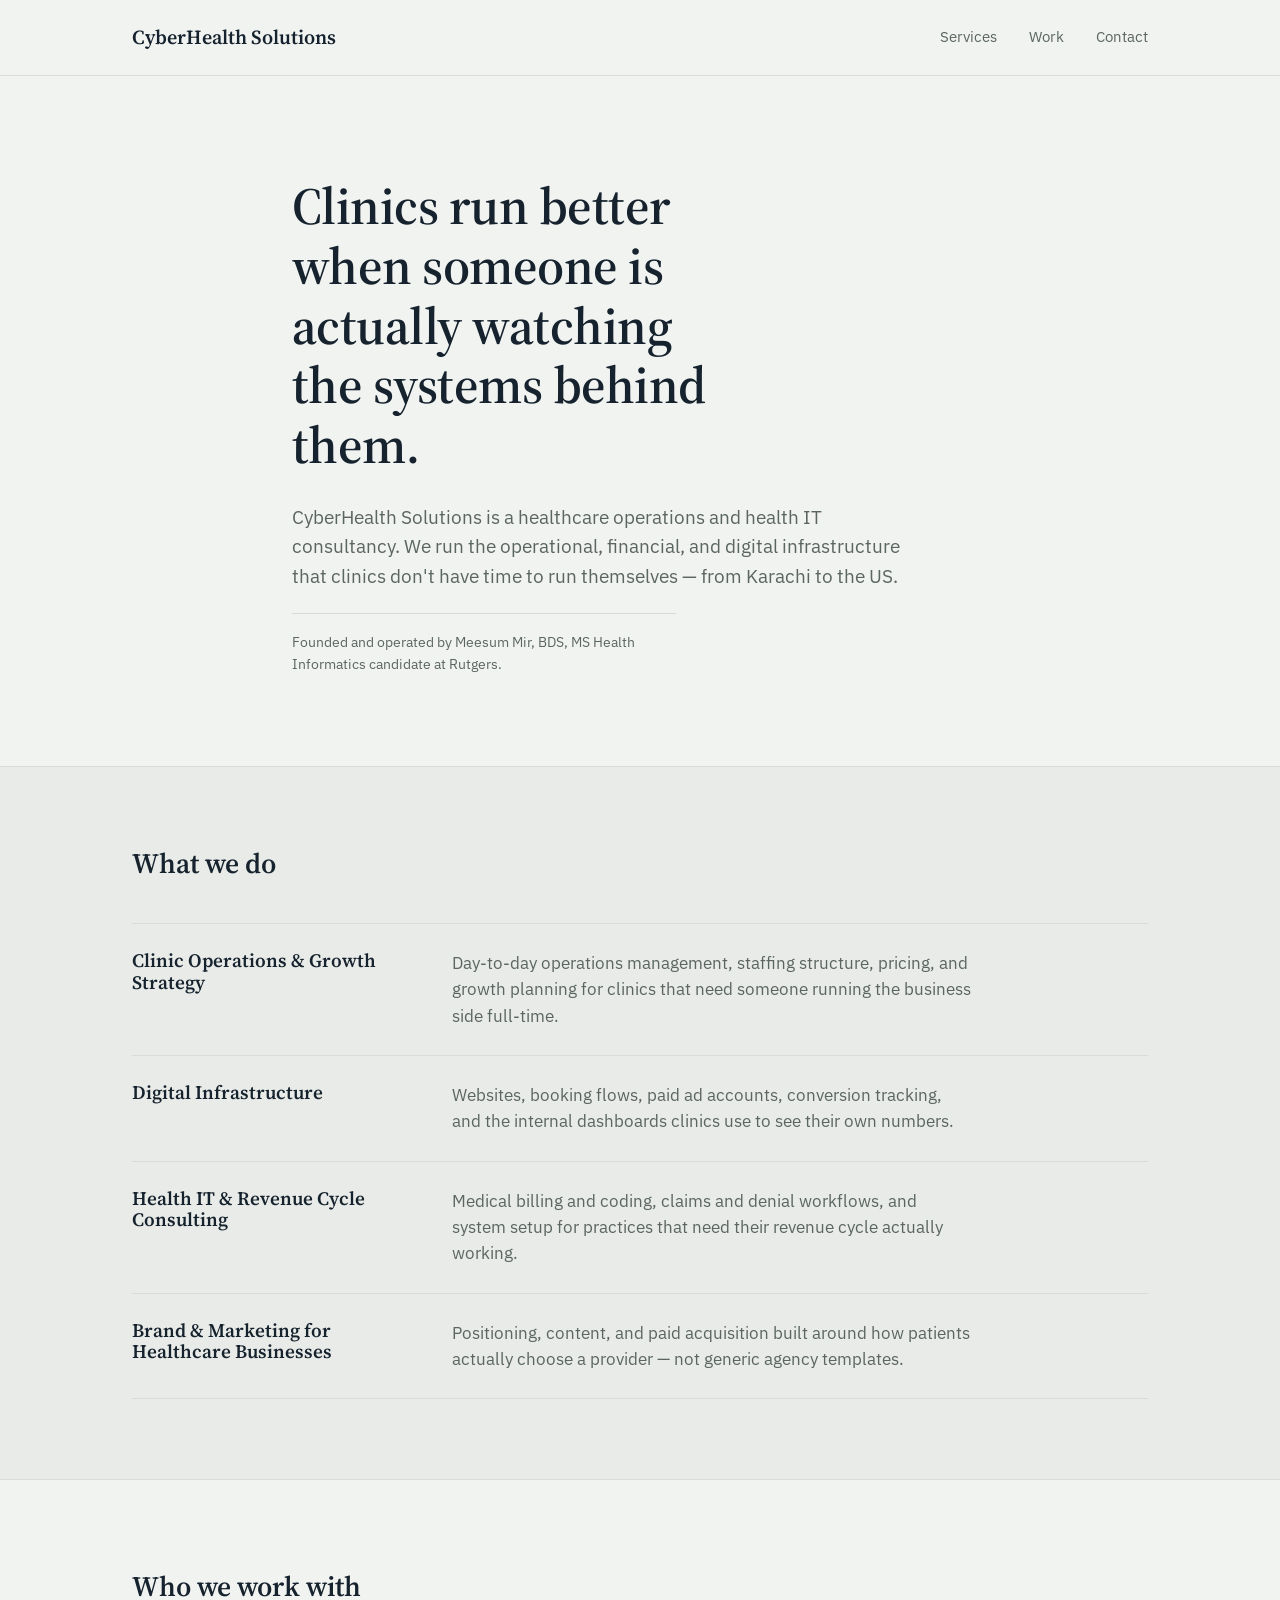
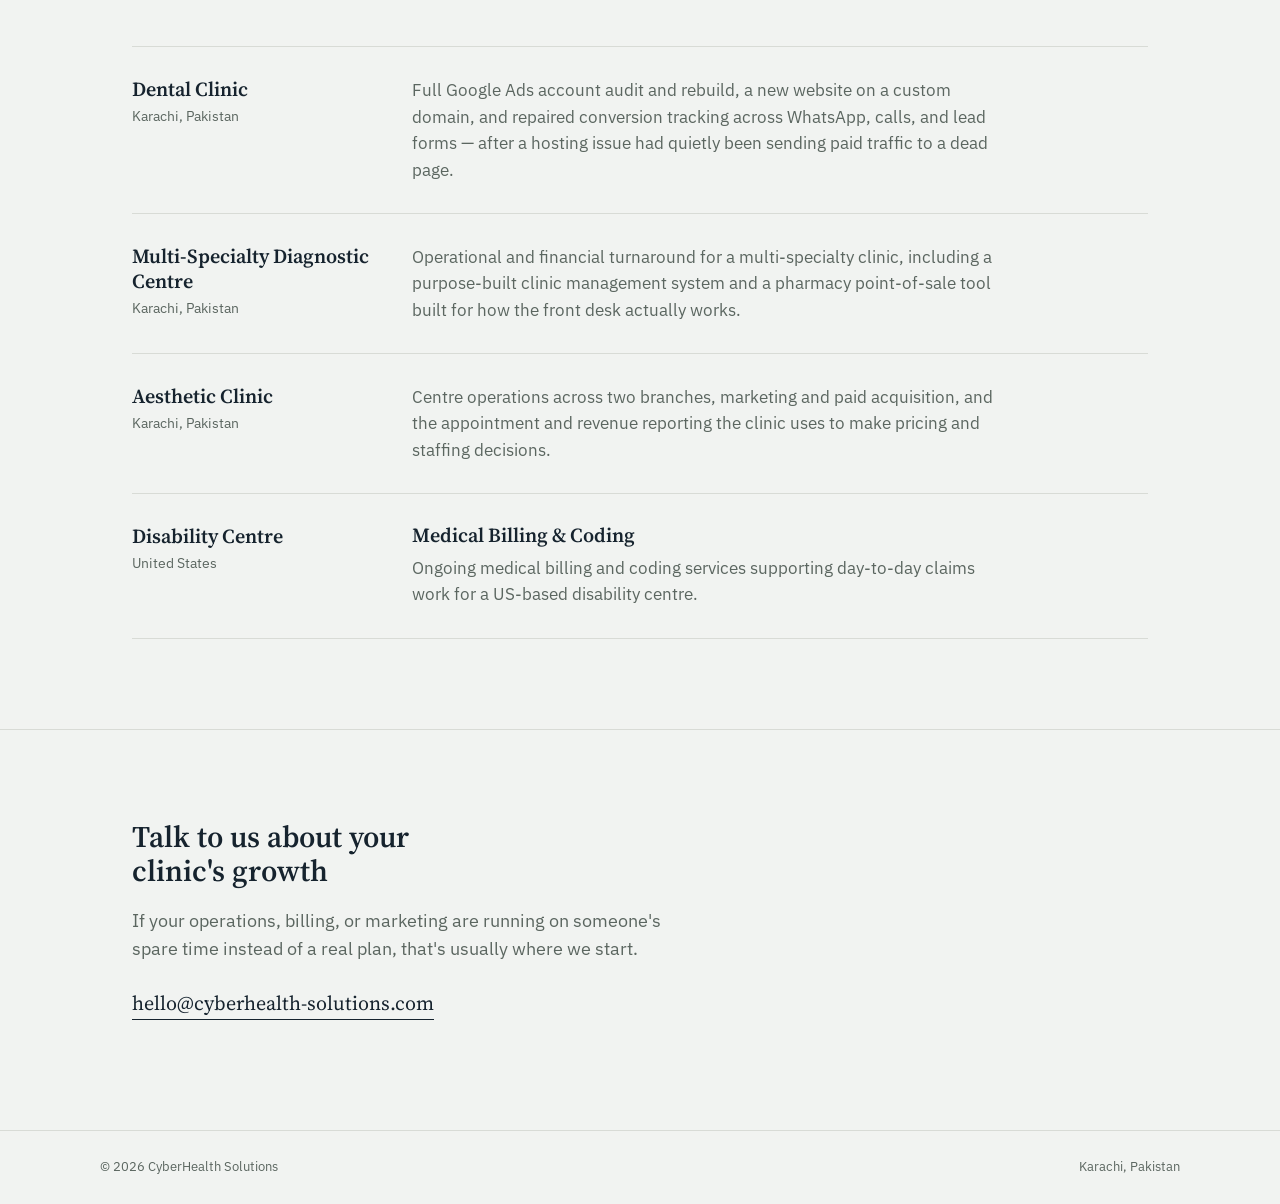
==== index.html @ 86f989c5 "Anonymize client records, initial CHS site Co-Authored-By: Claude Sonnet 5 <noreply@anthropic.com>" ====
<!DOCTYPE html>
<html lang="en">
<head>
<meta charset="UTF-8">
<meta name="viewport" content="width=device-width, initial-scale=1.0">
<title>CyberHealth Solutions — Clinic operations, growth &amp; health IT consulting</title>
<meta name="description" content="CyberHealth Solutions helps clinics and healthcare businesses run better — operations, digital infrastructure, revenue cycle, and growth.">
<link rel="preconnect" href="https://fonts.googleapis.com">
<link rel="preconnect" href="https://fonts.gstatic.com" crossorigin>
<link href="https://fonts.googleapis.com/css2?family=Source+Serif+4:opsz,wght@8..60,400;8..60,500;8..60,600&family=IBM+Plex+Sans:wght@400;500;600&display=swap" rel="stylesheet">
<link rel="stylesheet" href="css/styles.css">
</head>
<body>

<header class="site-header">
  <div class="wrap header-inner">
    <a href="/" class="wordmark">CyberHealth Solutions</a>
    <nav class="site-nav">
      <a href="#services">Services</a>
      <a href="#work">Work</a>
      <a href="#contact">Contact</a>
    </nav>
  </div>
</header>

<main>

  <section class="hero">
    <div class="wrap hero-inner">
      <h1>Clinics run better when someone is actually watching the systems behind them.</h1>
      <p class="hero-sub">CyberHealth Solutions is a healthcare operations and health IT consultancy. We run the operational, financial, and digital infrastructure that clinics don't have time to run themselves — from Karachi to the US.</p>
      <p class="hero-founder">Founded and operated by Meesum Mir, BDS, MS Health Informatics candidate at Rutgers.</p>
    </div>
  </section>

  <section id="services" class="services">
    <div class="wrap">
      <h2>What we do</h2>
      <div class="service-list">
        <div class="service-row">
          <h3>Clinic Operations &amp; Growth Strategy</h3>
          <p>Day-to-day operations management, staffing structure, pricing, and growth planning for clinics that need someone running the business side full-time.</p>
        </div>
        <div class="service-row">
          <h3>Digital Infrastructure</h3>
          <p>Websites, booking flows, paid ad accounts, conversion tracking, and the internal dashboards clinics use to see their own numbers.</p>
        </div>
        <div class="service-row">
          <h3>Health IT &amp; Revenue Cycle Consulting</h3>
          <p>Medical billing and coding, claims and denial workflows, and system setup for practices that need their revenue cycle actually working.</p>
        </div>
        <div class="service-row">
          <h3>Brand &amp; Marketing for Healthcare Businesses</h3>
          <p>Positioning, content, and paid acquisition built around how patients actually choose a provider — not generic agency templates.</p>
        </div>
      </div>
    </div>
  </section>

  <section id="work" class="work">
    <div class="wrap">
      <h2>Who we work with</h2>
      <div class="record-list">

        <article class="record">
          <div class="record-meta">
            <span class="record-type">Dental Clinic</span>
            <span class="record-loc">Karachi, Pakistan</span>
          </div>
          <div class="record-body">
            <p>Full Google Ads account audit and rebuild, a new website on a custom domain, and repaired conversion tracking across WhatsApp, calls, and lead forms — after a hosting issue had quietly been sending paid traffic to a dead page.</p>
          </div>
        </article>

        <article class="record">
          <div class="record-meta">
            <span class="record-type">Multi-Specialty Diagnostic Centre</span>
            <span class="record-loc">Karachi, Pakistan</span>
          </div>
          <div class="record-body">
            <p>Operational and financial turnaround for a multi-specialty clinic, including a purpose-built clinic management system and a pharmacy point-of-sale tool built for how the front desk actually works.</p>
          </div>
        </article>

        <article class="record">
          <div class="record-meta">
            <span class="record-type">Aesthetic Clinic</span>
            <span class="record-loc">Karachi, Pakistan</span>
          </div>
          <div class="record-body">
            <p>Centre operations across two branches, marketing and paid acquisition, and the appointment and revenue reporting the clinic uses to make pricing and staffing decisions.</p>
          </div>
        </article>

        <article class="record">
          <div class="record-meta">
            <span class="record-type">Disability Centre</span>
            <span class="record-loc">United States</span>
          </div>
          <div class="record-body">
            <h3>Medical Billing &amp; Coding</h3>
            <p>Ongoing medical billing and coding services supporting day-to-day claims work for a US-based disability centre.</p>
          </div>
        </article>

      </div>
    </div>
  </section>

  <section id="contact" class="contact">
    <div class="wrap">
      <h2>Talk to us about your clinic's growth</h2>
      <p>If your operations, billing, or marketing are running on someone's spare time instead of a real plan, that's usually where we start.</p>
      <a class="contact-link" href="mailto:hello@cyberhealth-solutions.com">hello@cyberhealth-solutions.com</a>
    </div>
  </section>

</main>

<footer class="site-footer">
  <div class="wrap footer-inner">
    <span>© 2026 CyberHealth Solutions</span>
    <span>Karachi, Pakistan</span>
  </div>
</footer>

</body>
</html>
---- css/styles.css ----
/* ============================================
   CyberHealth Solutions — design tokens
   Color:  ink #16232E · paper #F1F3F1 · accent #3D6B7D
           muted #5B6660 · rule #D8DBD6
   Type:   Source Serif 4 (display) / IBM Plex Sans (body, ui)
   Layout: left-aligned, asymmetric, ledger-style record rows
   ============================================ */

:root {
  --ink: #16232E;
  --paper: #F1F3F1;
  --paper-raised: #E8EBE7;
  --accent: #3D6B7D;
  --muted: #5B6660;
  --rule: #D8DBD6;

  --font-display: 'Source Serif 4', Georgia, serif;
  --font-body: 'IBM Plex Sans', -apple-system, BlinkMacSystemFont, sans-serif;

  --wrap-width: 1080px;
}

* { box-sizing: border-box; }

html { scroll-behavior: smooth; }

@media (prefers-reduced-motion: reduce) {
  html { scroll-behavior: auto; }
  * { animation-duration: 0.01ms !important; transition-duration: 0.01ms !important; }
}

body {
  margin: 0;
  background: var(--paper);
  color: var(--ink);
  font-family: var(--font-body);
  font-size: 17px;
  line-height: 1.55;
  -webkit-font-smoothing: antialiased;
}

.wrap {
  max-width: var(--wrap-width);
  margin: 0 auto;
  padding: 0 32px;
}

a {
  color: var(--accent);
  text-decoration: none;
  border-bottom: 1px solid transparent;
  transition: border-color 0.15s ease;
}
a:hover, a:focus-visible { border-bottom-color: currentColor; }
a:focus-visible { outline: 2px solid var(--accent); outline-offset: 3px; }

h1, h2, h3 {
  font-family: var(--font-display);
  font-weight: 600;
  line-height: 1.15;
  margin: 0;
  color: var(--ink);
}

p { margin: 0; }

/* ---------- header ---------- */

.site-header {
  border-bottom: 1px solid var(--rule);
}

.header-inner {
  display: flex;
  align-items: center;
  justify-content: space-between;
  padding-top: 22px;
  padding-bottom: 22px;
}

.wordmark {
  font-family: var(--font-display);
  font-size: 20px;
  font-weight: 600;
  color: var(--ink);
  border-bottom: none;
}

.site-nav {
  display: flex;
  gap: 32px;
}

.site-nav a {
  color: var(--muted);
  font-size: 15px;
}

/* ---------- hero ---------- */

.hero {
  padding: 100px 0 90px;
}

.hero-inner {
  max-width: 760px;
}

.hero h1 {
  font-size: clamp(34px, 5vw, 52px);
  letter-spacing: -0.01em;
  max-width: 16ch;
}

.hero-sub {
  margin-top: 28px;
  max-width: 58ch;
  font-size: 19px;
  color: var(--muted);
}

.hero-founder {
  margin-top: 22px;
  font-size: 14px;
  color: var(--muted);
  border-top: 1px solid var(--rule);
  padding-top: 18px;
  max-width: 48ch;
}

/* ---------- services ---------- */

.services {
  padding: 80px 0;
  background: var(--paper-raised);
  border-top: 1px solid var(--rule);
  border-bottom: 1px solid var(--rule);
}

.services h2 {
  font-size: 28px;
  margin-bottom: 44px;
}

.service-list {
  display: grid;
  gap: 0;
}

.service-row {
  display: grid;
  grid-template-columns: 280px 1fr;
  gap: 40px;
  padding: 26px 0;
  border-top: 1px solid var(--rule);
}

.service-row:last-child { border-bottom: 1px solid var(--rule); }

.service-row h3 {
  font-size: 19px;
  font-weight: 600;
}

.service-row p {
  color: var(--muted);
  max-width: 52ch;
}

/* ---------- work / records ---------- */

.work {
  padding: 90px 0;
}

.work h2 {
  font-size: 28px;
  margin-bottom: 44px;
}

.record-list {
  display: grid;
  gap: 0;
}

.record {
  display: grid;
  grid-template-columns: 240px 1fr;
  gap: 40px;
  padding: 30px 0;
  border-top: 1px solid var(--rule);
}

.record:last-child { border-bottom: 1px solid var(--rule); }

.record-meta {
  display: flex;
  flex-direction: column;
  gap: 4px;
}

.record-type {
  font-family: var(--font-display);
  font-size: 20px;
  font-weight: 600;
  line-height: 1.25;
  color: var(--ink);
}

.record-loc {
  font-size: 14px;
  color: var(--muted);
}

.record-body h3 {
  font-size: 20px;
  margin-bottom: 8px;
}

.record-body p {
  color: var(--muted);
  max-width: 60ch;
}

/* ---------- contact ---------- */

.contact {
  padding: 90px 0 110px;
  border-top: 1px solid var(--rule);
}

.contact h2 {
  font-size: 30px;
  max-width: 20ch;
}

.contact p {
  margin-top: 18px;
  max-width: 52ch;
  color: var(--muted);
  font-size: 18px;
}

.contact-link {
  display: inline-block;
  margin-top: 26px;
  font-family: var(--font-display);
  font-size: 20px;
  color: var(--ink);
  border-bottom: 1px solid var(--ink);
}

/* ---------- footer ---------- */

.site-footer {
  border-top: 1px solid var(--rule);
}

.footer-inner {
  display: flex;
  justify-content: space-between;
  padding: 26px 0;
  font-size: 13px;
  color: var(--muted);
}

/* ---------- responsive ---------- */

@media (max-width: 720px) {
  .wrap { padding: 0 20px; }
  .hero { padding: 64px 0 56px; }
  .service-row,
  .record {
    grid-template-columns: 1fr;
    gap: 10px;
  }
  .site-nav { gap: 20px; }
}
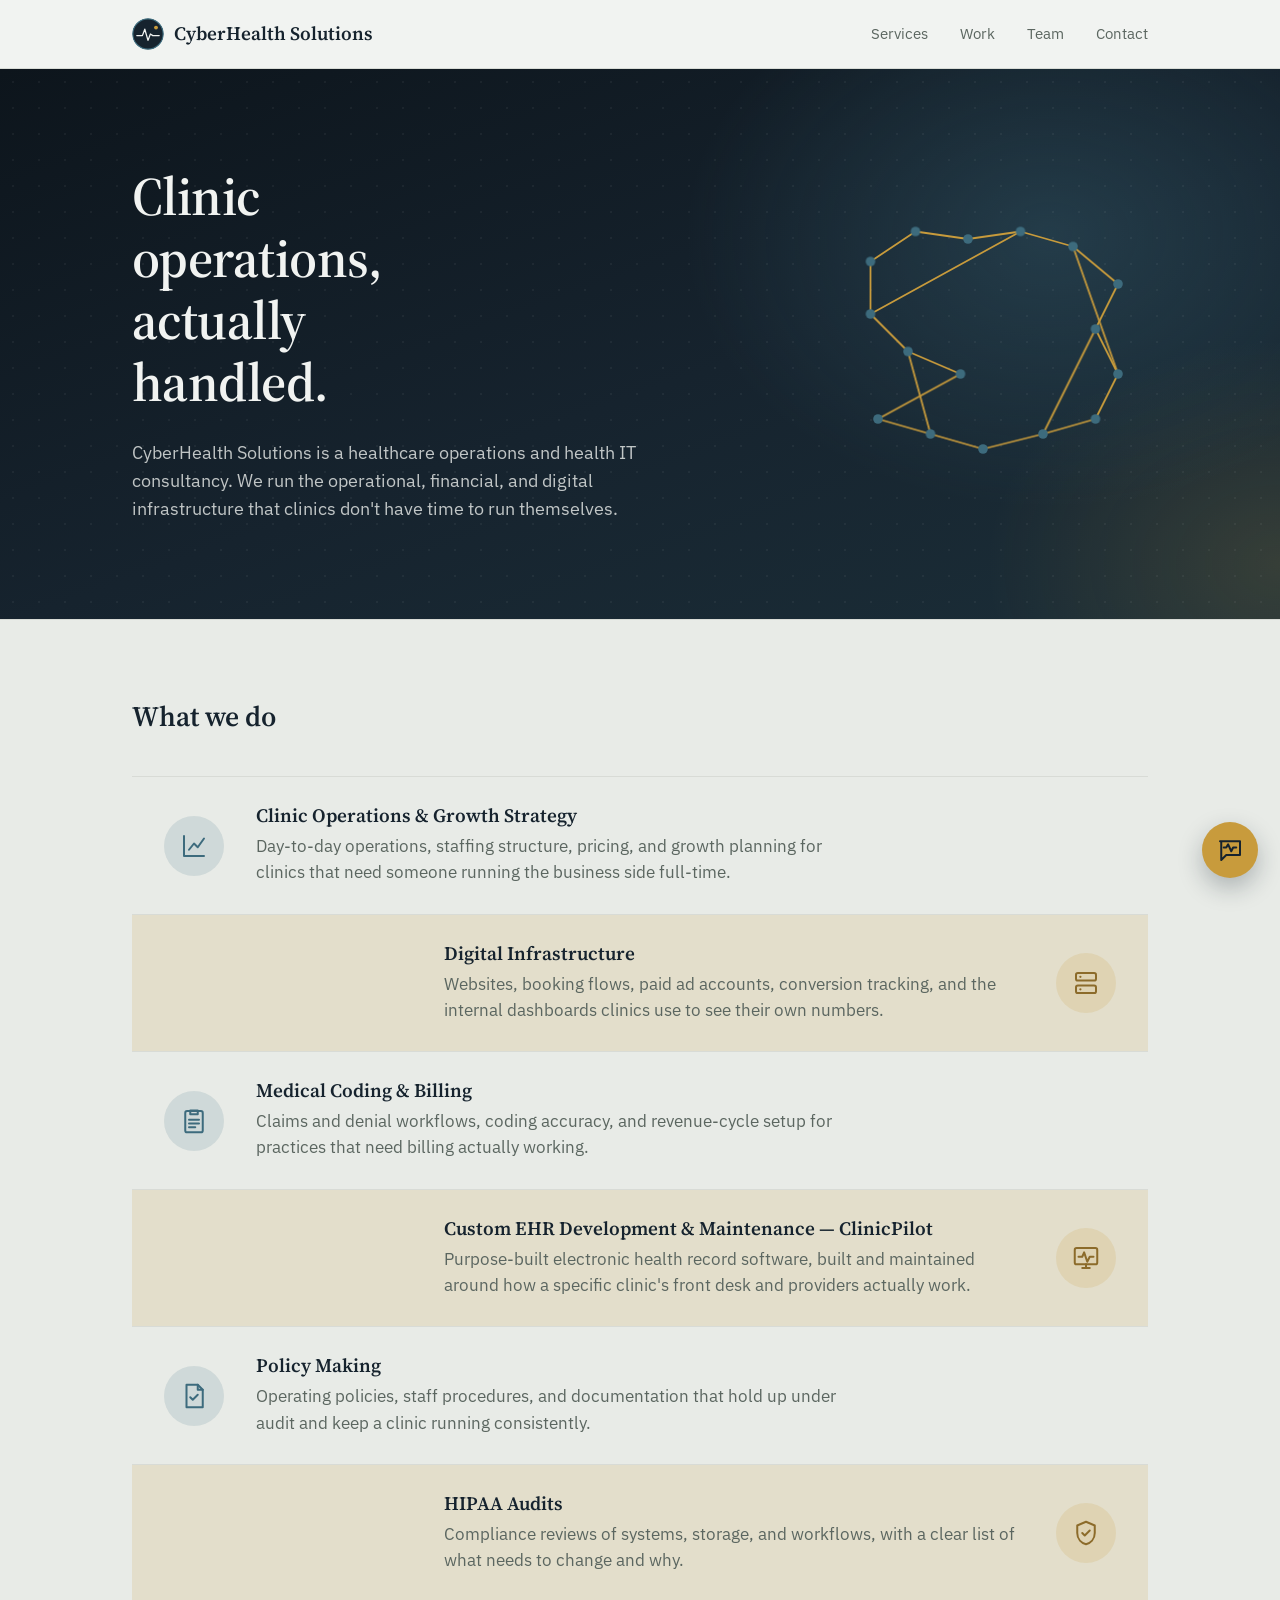
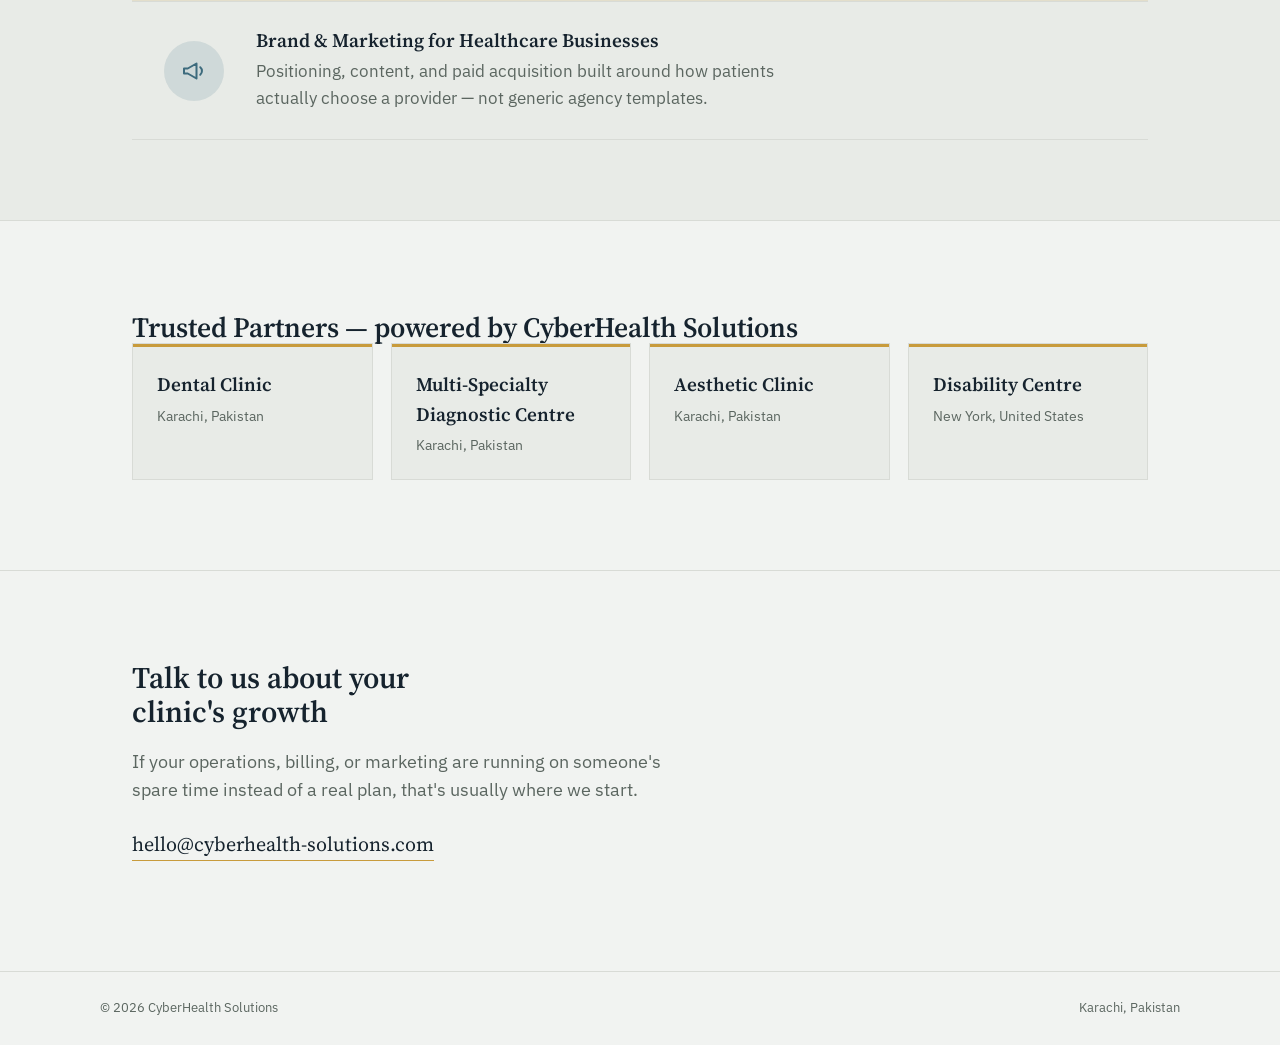
==== commit a25bc65b: "Redesign site: gold accent, hero animation, mascot widget, service banners, team page Adds a warm go" ====
--- a/index.html
+++ b/index.html
@@ -14,10 +14,14 @@
 
 <header class="site-header">
   <div class="wrap header-inner">
-    <a href="/" class="wordmark">CyberHealth Solutions</a>
+    <a href="/" class="wordmark">
+      <img class="logo-mark" src="assets/logo.svg" alt="CyberHealth Solutions logo">
+      <span class="wordmark-text">CyberHealth Solutions</span>
+    </a>
     <nav class="site-nav">
       <a href="#services">Services</a>
       <a href="#work">Work</a>
+      <a href="team.html">Team</a>
       <a href="#contact">Contact</a>
     </nav>
   </div>
@@ -27,9 +31,55 @@
 
   <section class="hero">
     <div class="wrap hero-inner">
-      <h1>Clinics run better when someone is actually watching the systems behind them.</h1>
-      <p class="hero-sub">CyberHealth Solutions is a healthcare operations and health IT consultancy. We run the operational, financial, and digital infrastructure that clinics don't have time to run themselves — from Karachi to the US.</p>
-      <p class="hero-founder">Founded and operated by Meesum Mir, BDS, MS Health Informatics candidate at Rutgers.</p>
+      <div class="hero-copy">
+        <h1>Clinic operations, actually handled.</h1>
+        <p class="hero-sub">CyberHealth Solutions is a healthcare operations and health IT consultancy. We run the operational, financial, and digital infrastructure that clinics don't have time to run themselves.</p>
+      </div>
+
+      <div class="hero-animation" aria-hidden="true">
+        <svg viewBox="0 0 200 180" xmlns="http://www.w3.org/2000/svg">
+          <g class="hero-lines">
+            <line class="hero-line" style="--i:0"  x1="20"  y1="140" x2="55"  y2="150"/>
+            <line class="hero-line" style="--i:1"  x1="55"  y1="150" x2="90"  y2="160"/>
+            <line class="hero-line" style="--i:2"  x1="90"  y1="160" x2="130" y2="150"/>
+            <line class="hero-line" style="--i:3"  x1="130" y1="150" x2="165" y2="140"/>
+            <line class="hero-line" style="--i:4"  x1="165" y1="140" x2="180" y2="110"/>
+            <line class="hero-line" style="--i:5"  x1="180" y1="110" x2="165" y2="80"/>
+            <line class="hero-line" style="--i:6"  x1="165" y1="80"  x2="180" y2="50"/>
+            <line class="hero-line" style="--i:7"  x1="180" y1="50"  x2="150" y2="25"/>
+            <line class="hero-line" style="--i:8"  x1="150" y1="25"  x2="115" y2="15"/>
+            <line class="hero-line" style="--i:9"  x1="115" y1="15"  x2="80"  y2="20"/>
+            <line class="hero-line" style="--i:10" x1="80"  y1="20"  x2="45"  y2="15"/>
+            <line class="hero-line" style="--i:11" x1="45"  y1="15"  x2="15"  y2="35"/>
+            <line class="hero-line" style="--i:12" x1="15"  y1="35"  x2="15"  y2="70"/>
+            <line class="hero-line" style="--i:13" x1="15"  y1="70"  x2="40"  y2="95"/>
+            <line class="hero-line" style="--i:14" x1="40"  y1="95"  x2="75"  y2="110"/>
+            <line class="hero-line" style="--i:15" x1="75"  y1="110" x2="20"  y2="140"/>
+            <line class="hero-line" style="--i:16" x1="55"  y1="150" x2="40"  y2="95"/>
+            <line class="hero-line" style="--i:17" x1="130" y1="150" x2="165" y2="80"/>
+            <line class="hero-line" style="--i:18" x1="115" y1="15"  x2="15"  y2="70"/>
+            <line class="hero-line" style="--i:19" x1="180" y1="110" x2="150" y2="25"/>
+          </g>
+          <g class="hero-pulse">
+            <circle class="hero-dot" style="--dx:80px;  --dy:10px;  --i:0"  cx="20"  cy="140" r="3.2"/>
+            <circle class="hero-dot" style="--dx:28px;  --dy:-18px; --i:1"  cx="55"  cy="150" r="3.2"/>
+            <circle class="hero-dot" style="--dx:-22px; --dy:-47px; --i:2"  cx="90"  cy="160" r="3.2"/>
+            <circle class="hero-dot" style="--dx:-73px; --dy:-57px; --i:3"  cx="130" cy="150" r="3.2"/>
+            <circle class="hero-dot" style="--dx:-114px;--dy:-67px; --i:4"  cx="165" cy="140" r="3.2"/>
+            <circle class="hero-dot" style="--dx:-128px;--dy:-55px; --i:5"  cx="180" cy="110" r="3.2"/>
+            <circle class="hero-dot" style="--dx:-103px;--dy:-38px; --i:6"  cx="165" cy="80"  r="3.2"/>
+            <circle class="hero-dot" style="--dx:-102px;--dy:-13px; --i:7"  cx="180" cy="50"  r="3.2"/>
+            <circle class="hero-dot" style="--dx:-50px; --dy:23px;  --i:8"  cx="150" cy="25"  r="3.2"/>
+            <circle class="hero-dot" style="--dx:7px;   --dy:22px;  --i:9"  cx="115" cy="15"  r="3.2"/>
+            <circle class="hero-dot" style="--dx:58px;  --dy:22px;  --i:10" cx="80"  cy="20"  r="3.2"/>
+            <circle class="hero-dot" style="--dx:103px; --dy:40px;  --i:11" cx="45"  cy="15"  r="3.2"/>
+            <circle class="hero-dot" style="--dx:134px; --dy:38px;  --i:12" cx="15"  cy="35"  r="3.2"/>
+            <circle class="hero-dot" style="--dx:128px; --dy:23px;  --i:13" cx="15"  cy="70"  r="3.2"/>
+            <circle class="hero-dot" style="--dx:92px;  --dy:18px;  --i:14" cx="40"  cy="95"  r="3.2"/>
+            <circle class="hero-dot" style="--dx:42px;  --dy:22px;  --i:15" cx="75"  cy="110" r="3.2"/>
+          </g>
+        </svg>
+      </div>
     </div>
   </section>
 
@@ -37,71 +87,105 @@
     <div class="wrap">
       <h2>What we do</h2>
       <div class="service-list">
-        <div class="service-row">
-          <h3>Clinic Operations &amp; Growth Strategy</h3>
-          <p>Day-to-day operations management, staffing structure, pricing, and growth planning for clinics that need someone running the business side full-time.</p>
-        </div>
-        <div class="service-row">
-          <h3>Digital Infrastructure</h3>
-          <p>Websites, booking flows, paid ad accounts, conversion tracking, and the internal dashboards clinics use to see their own numbers.</p>
-        </div>
-        <div class="service-row">
-          <h3>Health IT &amp; Revenue Cycle Consulting</h3>
-          <p>Medical billing and coding, claims and denial workflows, and system setup for practices that need their revenue cycle actually working.</p>
-        </div>
-        <div class="service-row">
-          <h3>Brand &amp; Marketing for Healthcare Businesses</h3>
-          <p>Positioning, content, and paid acquisition built around how patients actually choose a provider — not generic agency templates.</p>
-        </div>
+
+        <div class="service-banner">
+          <span class="service-icon">
+            <svg viewBox="0 0 24 24" fill="none" stroke="currentColor" stroke-width="1.6" stroke-linecap="round" stroke-linejoin="round"><path d="M4 4v16h16"/><path d="M8 15l4-5 3 3 5-7"/></svg>
+          </span>
+          <div class="service-copy">
+            <h3>Clinic Operations &amp; Growth Strategy</h3>
+            <p>Day-to-day operations, staffing structure, pricing, and growth planning for clinics that need someone running the business side full-time.</p>
+          </div>
+        </div>
+
+        <div class="service-banner">
+          <span class="service-icon">
+            <svg viewBox="0 0 24 24" fill="none" stroke="currentColor" stroke-width="1.6" stroke-linecap="round" stroke-linejoin="round"><rect x="4" y="4" width="16" height="6" rx="1.5"/><rect x="4" y="14" width="16" height="6" rx="1.5"/><circle cx="7.5" cy="7" r="0.9" fill="currentColor" stroke="none"/><circle cx="7.5" cy="17" r="0.9" fill="currentColor" stroke="none"/></svg>
+          </span>
+          <div class="service-copy">
+            <h3>Digital Infrastructure</h3>
+            <p>Websites, booking flows, paid ad accounts, conversion tracking, and the internal dashboards clinics use to see their own numbers.</p>
+          </div>
+        </div>
+
+        <div class="service-banner">
+          <span class="service-icon">
+            <svg viewBox="0 0 24 24" fill="none" stroke="currentColor" stroke-width="1.6" stroke-linecap="round" stroke-linejoin="round"><rect x="5" y="4" width="14" height="17" rx="1.5"/><path d="M9 3.5h6v3H9z"/><path d="M8 11h8M8 14h8M8 17h5"/></svg>
+          </span>
+          <div class="service-copy">
+            <h3>Medical Coding &amp; Billing</h3>
+            <p>Claims and denial workflows, coding accuracy, and revenue-cycle setup for practices that need billing actually working.</p>
+          </div>
+        </div>
+
+        <div class="service-banner">
+          <span class="service-icon">
+            <svg viewBox="0 0 24 24" fill="none" stroke="currentColor" stroke-width="1.6" stroke-linecap="round" stroke-linejoin="round"><rect x="3" y="4" width="18" height="13" rx="1.5"/><path d="M9 20h6M12 17v3"/><path d="M6 11h3l1.5-3.5L13 15l2-4h3"/></svg>
+          </span>
+          <div class="service-copy">
+            <h3>Custom EHR Development &amp; Maintenance — ClinicPilot</h3>
+            <p>Purpose-built electronic health record software, built and maintained around how a specific clinic's front desk and providers actually work.</p>
+          </div>
+        </div>
+
+        <div class="service-banner">
+          <span class="service-icon">
+            <svg viewBox="0 0 24 24" fill="none" stroke="currentColor" stroke-width="1.6" stroke-linecap="round" stroke-linejoin="round"><path d="M6 3h9l4 4v14H6z"/><path d="M15 3v4h4"/><path d="M9 13l2 2 4-4"/></svg>
+          </span>
+          <div class="service-copy">
+            <h3>Policy Making</h3>
+            <p>Operating policies, staff procedures, and documentation that hold up under audit and keep a clinic running consistently.</p>
+          </div>
+        </div>
+
+        <div class="service-banner">
+          <span class="service-icon">
+            <svg viewBox="0 0 24 24" fill="none" stroke="currentColor" stroke-width="1.6" stroke-linecap="round" stroke-linejoin="round"><path d="M12 3l7 3v6c0 5-3.5 8-7 9-3.5-1-7-4-7-9V6z"/><path d="M9 12l2 2 4-4"/></svg>
+          </span>
+          <div class="service-copy">
+            <h3>HIPAA Audits</h3>
+            <p>Compliance reviews of systems, storage, and workflows, with a clear list of what needs to change and why.</p>
+          </div>
+        </div>
+
+        <div class="service-banner">
+          <span class="service-icon">
+            <svg viewBox="0 0 24 24" fill="none" stroke="currentColor" stroke-width="1.6" stroke-linecap="round" stroke-linejoin="round"><path d="M4 10v4h3l7 4V6l-7 4H4z"/><path d="M17 9a4 4 0 010 6"/></svg>
+          </span>
+          <div class="service-copy">
+            <h3>Brand &amp; Marketing for Healthcare Businesses</h3>
+            <p>Positioning, content, and paid acquisition built around how patients actually choose a provider — not generic agency templates.</p>
+          </div>
+        </div>
+
       </div>
     </div>
   </section>
 
   <section id="work" class="work">
     <div class="wrap">
-      <h2>Who we work with</h2>
-      <div class="record-list">
-
-        <article class="record">
-          <div class="record-meta">
-            <span class="record-type">Dental Clinic</span>
-            <span class="record-loc">Karachi, Pakistan</span>
-          </div>
-          <div class="record-body">
-            <p>Full Google Ads account audit and rebuild, a new website on a custom domain, and repaired conversion tracking across WhatsApp, calls, and lead forms — after a hosting issue had quietly been sending paid traffic to a dead page.</p>
-          </div>
-        </article>
-
-        <article class="record">
-          <div class="record-meta">
-            <span class="record-type">Multi-Specialty Diagnostic Centre</span>
-            <span class="record-loc">Karachi, Pakistan</span>
-          </div>
-          <div class="record-body">
-            <p>Operational and financial turnaround for a multi-specialty clinic, including a purpose-built clinic management system and a pharmacy point-of-sale tool built for how the front desk actually works.</p>
-          </div>
-        </article>
-
-        <article class="record">
-          <div class="record-meta">
-            <span class="record-type">Aesthetic Clinic</span>
-            <span class="record-loc">Karachi, Pakistan</span>
-          </div>
-          <div class="record-body">
-            <p>Centre operations across two branches, marketing and paid acquisition, and the appointment and revenue reporting the clinic uses to make pricing and staffing decisions.</p>
-          </div>
-        </article>
-
-        <article class="record">
-          <div class="record-meta">
-            <span class="record-type">Disability Centre</span>
-            <span class="record-loc">United States</span>
-          </div>
-          <div class="record-body">
-            <h3>Medical Billing &amp; Coding</h3>
-            <p>Ongoing medical billing and coding services supporting day-to-day claims work for a US-based disability centre.</p>
-          </div>
-        </article>
+      <h2>Trusted Partners — powered by CyberHealth Solutions</h2>
+      <div class="partner-grid">
+
+        <div class="partner-badge">
+          <span class="partner-name">Dental Clinic</span>
+          <span class="partner-loc">Karachi, Pakistan</span>
+        </div>
+
+        <div class="partner-badge">
+          <span class="partner-name">Multi-Specialty Diagnostic Centre</span>
+          <span class="partner-loc">Karachi, Pakistan</span>
+        </div>
+
+        <div class="partner-badge">
+          <span class="partner-name">Aesthetic Clinic</span>
+          <span class="partner-loc">Karachi, Pakistan</span>
+        </div>
+
+        <div class="partner-badge">
+          <span class="partner-name">Disability Centre</span>
+          <span class="partner-loc">New York, United States</span>
+        </div>
 
       </div>
     </div>
@@ -124,5 +208,33 @@
   </div>
 </footer>
 
+<div class="mascot-widget">
+  <button type="button" class="mascot-button" id="mascotToggle" aria-haspopup="dialog" aria-expanded="false" aria-controls="mascotPanel" aria-label="Open chat with CyberHealth Solutions">
+    <svg viewBox="0 0 24 24" fill="none" stroke="currentColor" stroke-width="1.6" stroke-linecap="round" stroke-linejoin="round"><path d="M4 5h16v11H9l-4 4V5z"/><path d="M7 10h2l1.5-2.5L13 13l1.5-3H17"/></svg>
+  </button>
+  <div class="mascot-panel" id="mascotPanel" role="dialog" aria-labelledby="mascotPanelTitle" hidden>
+    <div class="mascot-panel-head">
+      <span id="mascotPanelTitle">Send us a message</span>
+      <button type="button" class="mascot-close" id="mascotClose" aria-label="Close">×</button>
+    </div>
+    <form class="mascot-form" id="mascotForm">
+      <div>
+        <label for="mascotName">Name</label>
+        <input type="text" id="mascotName" name="name" required>
+      </div>
+      <div>
+        <label for="mascotEmail">Email</label>
+        <input type="email" id="mascotEmail" name="email" required>
+      </div>
+      <div>
+        <label for="mascotMessage">Message</label>
+        <textarea id="mascotMessage" name="message" rows="4" required></textarea>
+      </div>
+      <button type="submit" class="mascot-submit">Send via email</button>
+    </form>
+  </div>
+</div>
+
+<script src="js/mascot.js"></script>
 </body>
 </html>
--- a/css/styles.css
+++ b/css/styles.css
@@ -1,6 +1,6 @@
 /* ============================================
    CyberHealth Solutions — design tokens
-   Color:  ink #16232E · paper #F1F3F1 · accent #3D6B7D
+   Color:  ink #16232E · paper #F1F3F1 · teal #3D6B7D · gold #C89B3C
            muted #5B6660 · rule #D8DBD6
    Type:   Source Serif 4 (display) / IBM Plex Sans (body, ui)
    Layout: left-aligned, asymmetric, ledger-style record rows
@@ -8,9 +8,14 @@
 
 :root {
   --ink: #16232E;
+  --ink-deep: #0D151C;
   --paper: #F1F3F1;
   --paper-raised: #E8EBE7;
   --accent: #3D6B7D;
+  --accent-soft: rgba(61, 107, 125, 0.14);
+  --gold: #C89B3C;
+  --gold-soft: rgba(200, 155, 60, 0.16);
+  --gold-dim: #8C6B2A;
   --muted: #5B6660;
   --rule: #D8DBD6;
 
@@ -27,6 +32,24 @@
 @media (prefers-reduced-motion: reduce) {
   html { scroll-behavior: auto; }
   * { animation-duration: 0.01ms !important; transition-duration: 0.01ms !important; }
+
+  /* Hero heartbeat → circuit: skip straight to the static circuit end-state. */
+  .hero-pulse,
+  .hero-dot,
+  .hero-line {
+    animation: none !important;
+    transform: none !important;
+  }
+  .hero-line {
+    stroke-dashoffset: 0 !important;
+    opacity: 1 !important;
+  }
+  .hero-dot { opacity: 1 !important; }
+
+  /* Idle loops (mascot, service icons, team avatars) hold still. */
+  .mascot-button,
+  .service-icon,
+  .team-avatar { animation: none !important; }
 }
 
 body {
@@ -68,22 +91,40 @@
 
 .site-header {
   border-bottom: 1px solid var(--rule);
+  background: var(--paper);
+  position: relative;
+  z-index: 20;
 }
 
 .header-inner {
   display: flex;
   align-items: center;
   justify-content: space-between;
-  padding-top: 22px;
-  padding-bottom: 22px;
+  padding-top: 18px;
+  padding-bottom: 18px;
 }
 
 .wordmark {
+  display: flex;
+  align-items: center;
+  gap: 10px;
+  border-bottom: none;
+}
+
+.wordmark:hover, .wordmark:focus-visible { border-bottom: none; }
+
+.logo-mark {
+  width: 32px;
+  height: 32px;
+  flex-shrink: 0;
+  border-radius: 50%;
+}
+
+.wordmark-text {
   font-family: var(--font-display);
-  font-size: 20px;
+  font-size: 19px;
   font-weight: 600;
   color: var(--ink);
-  border-bottom: none;
 }
 
 .site-nav {
@@ -99,33 +140,99 @@
 /* ---------- hero ---------- */
 
 .hero {
-  padding: 100px 0 90px;
+  position: relative;
+  overflow: hidden;
+  padding: 96px 0;
+  background:
+    radial-gradient(560px 420px at 82% 30%, rgba(61, 107, 125, 0.35), transparent 65%),
+    radial-gradient(420px 320px at 100% 90%, rgba(200, 155, 60, 0.16), transparent 70%),
+    linear-gradient(160deg, var(--ink-deep) 0%, var(--ink) 55%, #1B2E38 100%);
+  color: var(--paper);
+}
+
+.hero::before {
+  content: '';
+  position: absolute;
+  inset: 0;
+  opacity: 0.5;
+  background-image: radial-gradient(rgba(241, 243, 241, 0.10) 1px, transparent 1.4px);
+  background-size: 26px 26px;
+  pointer-events: none;
 }
 
 .hero-inner {
-  max-width: 760px;
-}
+  position: relative;
+  display: grid;
+  grid-template-columns: minmax(0, 1fr) 300px;
+  gap: 48px;
+  align-items: center;
+}
+
+.hero-copy { max-width: 620px; }
 
 .hero h1 {
-  font-size: clamp(34px, 5vw, 52px);
+  font-size: clamp(34px, 5vw, 54px);
   letter-spacing: -0.01em;
-  max-width: 16ch;
+  color: var(--paper);
+  max-width: 14ch;
 }
 
 .hero-sub {
-  margin-top: 28px;
-  max-width: 58ch;
-  font-size: 19px;
-  color: var(--muted);
-}
-
-.hero-founder {
-  margin-top: 22px;
-  font-size: 14px;
-  color: var(--muted);
-  border-top: 1px solid var(--rule);
-  padding-top: 18px;
-  max-width: 48ch;
+  margin-top: 26px;
+  max-width: 52ch;
+  font-size: 18px;
+  color: rgba(241, 243, 241, 0.78);
+}
+
+.hero-animation {
+  position: relative;
+  width: 100%;
+}
+
+.hero-animation svg { width: 100%; height: auto; display: block; }
+
+/* Hero heartbeat → circuit: a fixed load-once sequence, not a repeating loop. */
+.hero-pulse {
+  transform-origin: 100px 94px;
+  animation: hero-heartbeat 1.4s ease-in-out 2 both;
+}
+
+@keyframes hero-heartbeat {
+  0%, 100% { transform: scale(1); }
+  12% { transform: scale(1.12); }
+  24% { transform: scale(0.97); }
+  34% { transform: scale(1.08); }
+  46% { transform: scale(1); }
+}
+
+.hero-dot {
+  fill: var(--accent);
+  transform: translate(var(--dx), var(--dy));
+  animation: hero-dot-morph 0.9s cubic-bezier(0.22, 0.61, 0.36, 1) forwards;
+  animation-delay: calc(2.6s + (var(--i, 0) * 0.025s));
+}
+
+@keyframes hero-dot-morph {
+  from { transform: translate(var(--dx), var(--dy)); }
+  to { transform: translate(0, 0); }
+}
+
+.hero-line {
+  fill: none;
+  stroke: var(--gold);
+  stroke-width: 1.2;
+  stroke-linecap: round;
+  opacity: 0;
+  stroke-dasharray: 300;
+  stroke-dashoffset: 300;
+  animation: hero-line-draw 0.8s ease-out forwards;
+  animation-delay: calc(3.5s + (var(--i, 0) * 0.03s));
+}
+
+@keyframes hero-line-draw {
+  0% { opacity: 0; stroke-dashoffset: 300; }
+  15% { opacity: 1; }
+  100% { opacity: 1; stroke-dashoffset: 0; }
 }
 
 /* ---------- services ---------- */
@@ -147,27 +254,61 @@
   gap: 0;
 }
 
-.service-row {
-  display: grid;
-  grid-template-columns: 280px 1fr;
-  gap: 40px;
-  padding: 26px 0;
+.service-banner {
+  display: flex;
+  align-items: center;
+  gap: 32px;
+  padding: 28px 32px;
   border-top: 1px solid var(--rule);
 }
 
-.service-row:last-child { border-bottom: 1px solid var(--rule); }
-
-.service-row h3 {
+.service-banner:last-child { border-bottom: 1px solid var(--rule); }
+
+.service-banner:nth-child(even) {
+  flex-direction: row-reverse;
+  background: var(--gold-soft);
+}
+
+.service-icon {
+  flex-shrink: 0;
+  width: 60px;
+  height: 60px;
+  border-radius: 50%;
+  display: flex;
+  align-items: center;
+  justify-content: center;
+  background: var(--accent-soft);
+  color: var(--accent);
+  animation: icon-breathe 3.4s ease-in-out infinite;
+}
+
+.service-banner:nth-child(even) .service-icon {
+  background: var(--gold-soft);
+  color: var(--gold-dim);
+}
+
+.service-icon svg {
+  width: 30px;
+  height: 30px;
+}
+
+@keyframes icon-breathe {
+  0%, 100% { transform: scale(1); }
+  50% { transform: scale(1.08); }
+}
+
+.service-copy h3 {
   font-size: 19px;
   font-weight: 600;
 }
 
-.service-row p {
-  color: var(--muted);
-  max-width: 52ch;
-}
-
-/* ---------- work / records ---------- */
+.service-copy p {
+  margin-top: 6px;
+  color: var(--muted);
+  max-width: 58ch;
+}
+
+/* ---------- work / trusted partners ---------- */
 
 .work {
   padding: 90px 0;
@@ -175,51 +316,56 @@
 
 .work h2 {
   font-size: 28px;
-  margin-bottom: 44px;
-}
-
-.record-list {
+}
+
+.work .section-sub {
+  margin-top: 10px;
+  margin-bottom: 40px;
+  color: var(--muted);
+  font-size: 15px;
+}
+
+.partner-grid {
   display: grid;
-  gap: 0;
-}
-
-.record {
-  display: grid;
-  grid-template-columns: 240px 1fr;
-  gap: 40px;
-  padding: 30px 0;
-  border-top: 1px solid var(--rule);
-}
-
-.record:last-child { border-bottom: 1px solid var(--rule); }
-
-.record-meta {
-  display: flex;
-  flex-direction: column;
-  gap: 4px;
-}
-
-.record-type {
+  grid-template-columns: repeat(auto-fit, minmax(220px, 1fr));
+  gap: 18px;
+}
+
+.partner-badge {
+  position: relative;
+  padding: 26px 24px 22px;
+  border: 1px solid var(--rule);
+  background: var(--paper-raised);
+  transition: transform 0.18s ease, box-shadow 0.18s ease;
+}
+
+.partner-badge::before {
+  content: '';
+  position: absolute;
+  top: 0;
+  left: 0;
+  right: 0;
+  height: 3px;
+  background: var(--gold);
+}
+
+.partner-badge:hover {
+  transform: translateY(-3px);
+  box-shadow: 0 10px 24px rgba(22, 35, 46, 0.08);
+}
+
+.partner-name {
   font-family: var(--font-display);
-  font-size: 20px;
+  font-size: 19px;
   font-weight: 600;
-  line-height: 1.25;
-  color: var(--ink);
-}
-
-.record-loc {
+  color: var(--ink);
+}
+
+.partner-loc {
+  display: block;
+  margin-top: 6px;
   font-size: 14px;
   color: var(--muted);
-}
-
-.record-body h3 {
-  font-size: 20px;
-  margin-bottom: 8px;
-}
-
-.record-body p {
-  color: var(--muted);
-  max-width: 60ch;
 }
 
 /* ---------- contact ---------- */
@@ -247,7 +393,7 @@
   font-family: var(--font-display);
   font-size: 20px;
   color: var(--ink);
-  border-bottom: 1px solid var(--ink);
+  border-bottom: 1px solid var(--gold);
 }
 
 /* ---------- footer ---------- */
@@ -264,15 +410,201 @@
   color: var(--muted);
 }
 
+/* ---------- team page ---------- */
+
+.team {
+  padding: 90px 0 110px;
+}
+
+.team h2 {
+  font-size: 28px;
+  margin-bottom: 44px;
+}
+
+.team-grid {
+  display: grid;
+  grid-template-columns: repeat(auto-fit, minmax(200px, 1fr));
+  gap: 36px;
+  max-width: 760px;
+}
+
+.team-card {
+  text-align: center;
+}
+
+.team-avatar {
+  width: 96px;
+  height: 96px;
+  margin: 0 auto 18px;
+  animation: icon-breathe 4s ease-in-out infinite;
+}
+
+.avatar-bg {
+  fill: var(--paper-raised);
+  stroke: var(--rule);
+  stroke-width: 1.5;
+}
+
+.avatar-head,
+.avatar-body {
+  fill: none;
+  stroke: var(--ink);
+  stroke-width: 1.8;
+  stroke-linecap: round;
+  stroke-linejoin: round;
+}
+
+.team-avatar--teal .avatar-bg { stroke: var(--accent); stroke-width: 2; }
+.team-avatar--gold .avatar-bg { stroke: var(--gold); stroke-width: 2; }
+
+.team-name {
+  font-family: var(--font-display);
+  font-size: 19px;
+  font-weight: 600;
+  color: var(--ink);
+}
+
+.team-title {
+  margin-top: 4px;
+  font-size: 14px;
+  color: var(--muted);
+}
+
+/* ---------- mascot widget ---------- */
+
+.mascot-widget {
+  position: fixed;
+  right: 22px;
+  bottom: 22px;
+  z-index: 80;
+}
+
+.mascot-button {
+  width: 56px;
+  height: 56px;
+  border-radius: 50%;
+  border: none;
+  cursor: pointer;
+  background: var(--gold);
+  color: var(--ink);
+  display: flex;
+  align-items: center;
+  justify-content: center;
+  box-shadow: 0 10px 24px rgba(22, 35, 46, 0.28);
+  animation: mascot-breathe 3.2s ease-in-out infinite;
+}
+
+.mascot-button svg { width: 30px; height: 30px; }
+
+.mascot-button:hover,
+.mascot-button:focus-visible {
+  animation-play-state: paused;
+  outline: none;
+  box-shadow: 0 12px 28px rgba(22, 35, 46, 0.34);
+}
+
+@keyframes mascot-breathe {
+  0%, 100% { transform: translateY(0) scale(1); }
+  50% { transform: translateY(-3px) scale(1.05); }
+}
+
+.mascot-panel {
+  position: absolute;
+  right: 0;
+  bottom: 70px;
+  width: min(320px, calc(100vw - 44px));
+  background: var(--paper);
+  border: 1px solid var(--rule);
+  box-shadow: 0 18px 40px rgba(22, 35, 46, 0.22);
+  padding: 18px;
+}
+
+.mascot-panel[hidden] { display: none; }
+
+.mascot-panel-head {
+  display: flex;
+  align-items: center;
+  justify-content: space-between;
+  margin-bottom: 12px;
+}
+
+.mascot-panel-head span {
+  font-family: var(--font-display);
+  font-weight: 600;
+  font-size: 16px;
+}
+
+.mascot-close {
+  border: none;
+  background: none;
+  cursor: pointer;
+  font-size: 20px;
+  line-height: 1;
+  color: var(--muted);
+  padding: 2px 4px;
+}
+.mascot-close:hover, .mascot-close:focus-visible { color: var(--ink); }
+
+.mascot-form {
+  display: flex;
+  flex-direction: column;
+  gap: 10px;
+}
+
+.mascot-form label {
+  font-size: 13px;
+  color: var(--muted);
+}
+
+.mascot-form input,
+.mascot-form textarea {
+  width: 100%;
+  margin-top: 4px;
+  padding: 8px 10px;
+  border: 1px solid var(--rule);
+  background: #fff;
+  font-family: var(--font-body);
+  font-size: 14px;
+  color: var(--ink);
+  resize: vertical;
+}
+
+.mascot-form input:focus-visible,
+.mascot-form textarea:focus-visible {
+  outline: 2px solid var(--accent);
+  outline-offset: 1px;
+}
+
+.mascot-submit {
+  margin-top: 4px;
+  padding: 10px 14px;
+  border: none;
+  background: var(--ink);
+  color: var(--paper);
+  font-family: var(--font-body);
+  font-weight: 500;
+  font-size: 14px;
+  cursor: pointer;
+}
+.mascot-submit:hover, .mascot-submit:focus-visible { background: var(--accent); }
+
 /* ---------- responsive ---------- */
+
+@media (max-width: 860px) {
+  .hero-inner { grid-template-columns: 1fr; }
+  .hero-animation { max-width: 260px; margin-top: 40px; }
+}
 
 @media (max-width: 720px) {
   .wrap { padding: 0 20px; }
   .hero { padding: 64px 0 56px; }
-  .service-row,
-  .record {
-    grid-template-columns: 1fr;
-    gap: 10px;
+  .service-banner,
+  .service-banner:nth-child(even) {
+    flex-direction: column;
+    align-items: flex-start;
+    gap: 16px;
   }
   .site-nav { gap: 20px; }
-}
+  .mascot-widget { right: 16px; bottom: 16px; }
+  .mascot-panel { right: -10px; }
+}
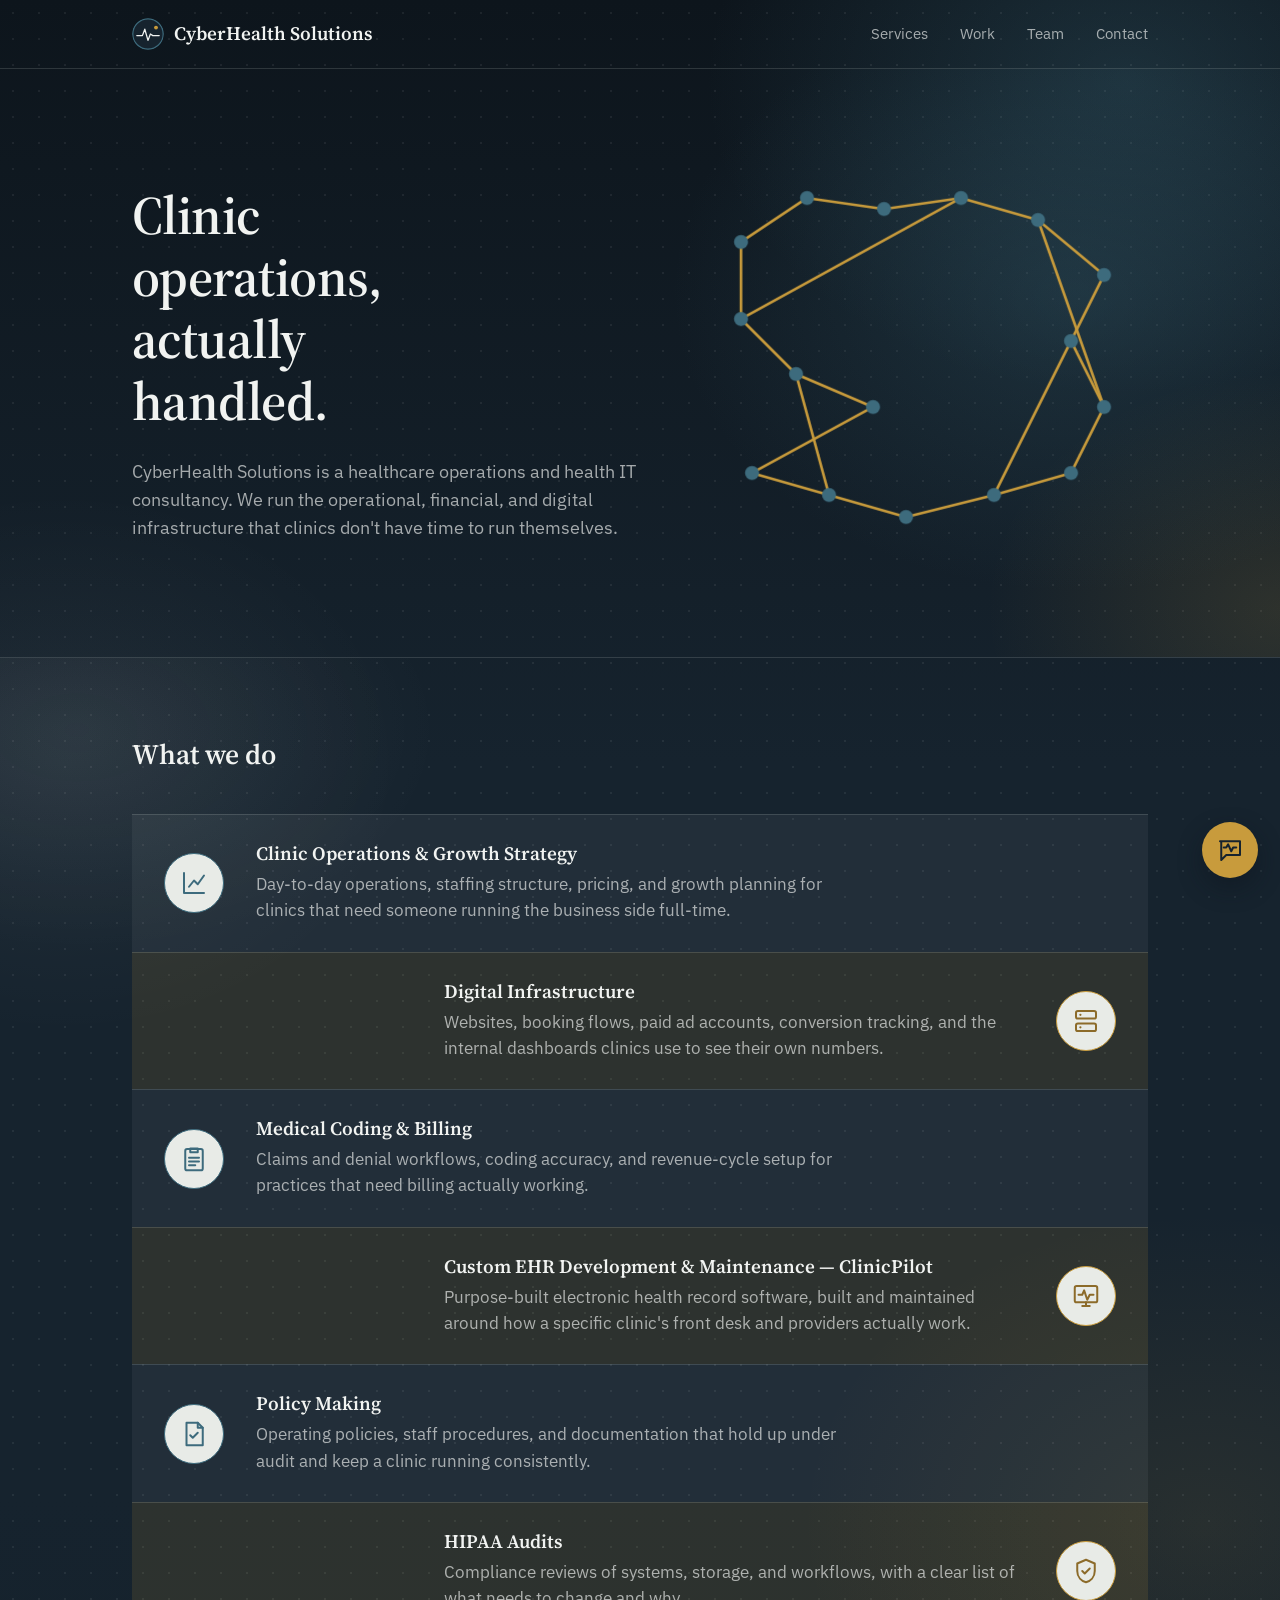
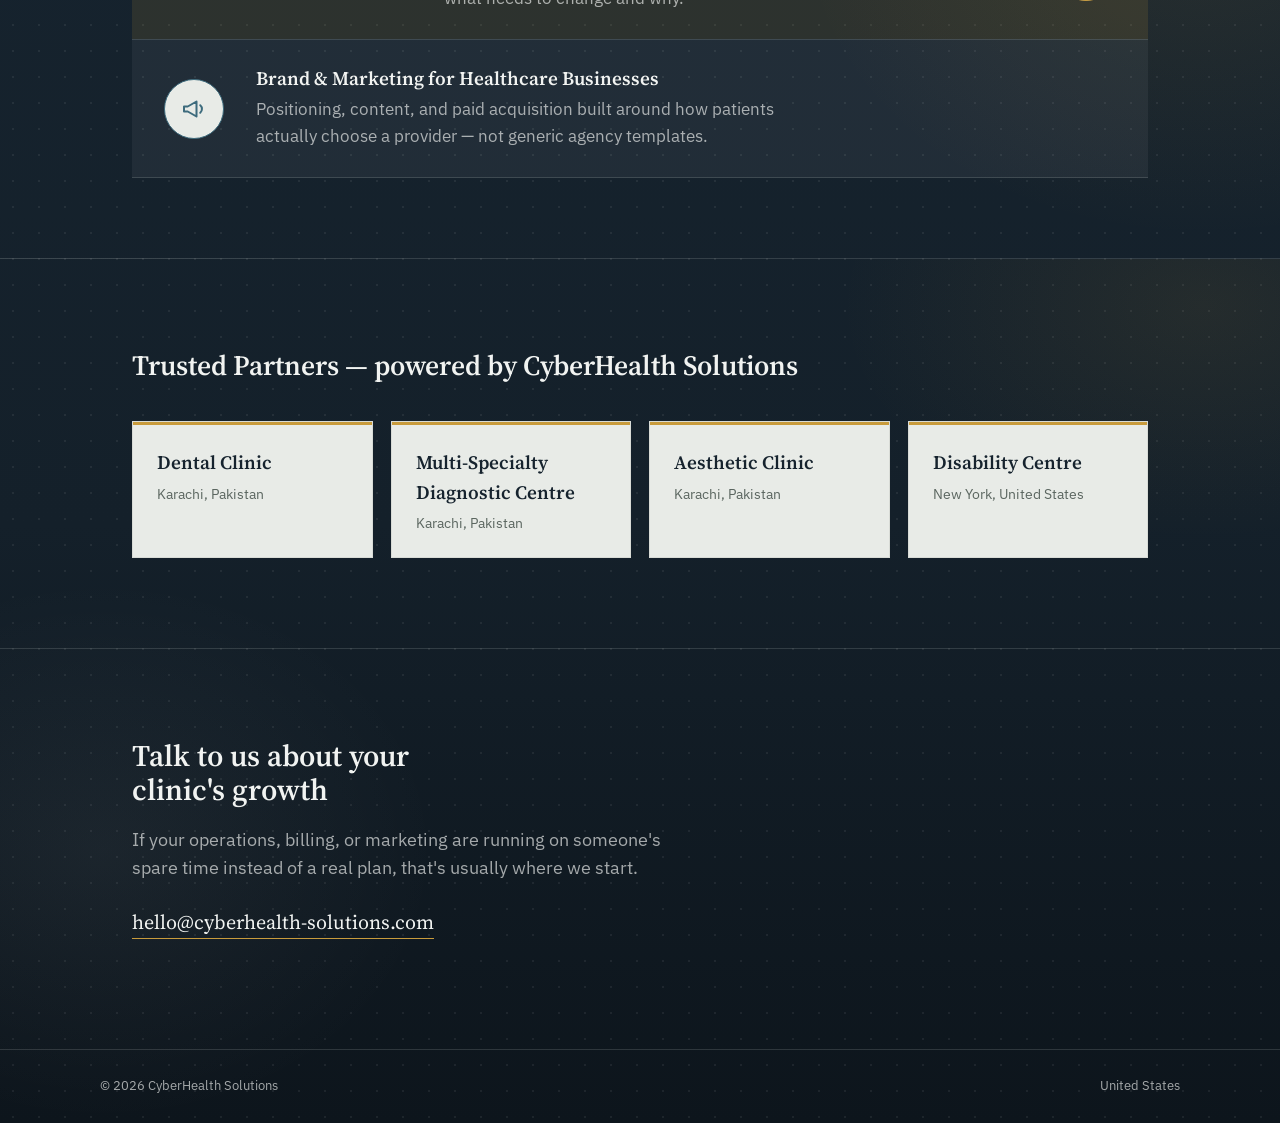
==== commit 73e00d55: "Extend dark gradient site-wide, loop hero animation, fix footer location Moves the hero's dark gradi" ====
--- a/index.html
+++ b/index.html
@@ -204,7 +204,7 @@
 <footer class="site-footer">
   <div class="wrap footer-inner">
     <span>© 2026 CyberHealth Solutions</span>
-    <span>Karachi, Pakistan</span>
+    <span>United States</span>
   </div>
 </footer>
 
--- a/css/styles.css
+++ b/css/styles.css
@@ -2,6 +2,8 @@
    CyberHealth Solutions — design tokens
    Color:  ink #16232E · paper #F1F3F1 · teal #3D6B7D · gold #C89B3C
            muted #5B6660 · rule #D8DBD6
+   Dark-page tokens: muted-dark / hairline / veil for text & panels that
+   sit directly on the site-wide dark gradient (see body{}).
    Type:   Source Serif 4 (display) / IBM Plex Sans (body, ui)
    Layout: left-aligned, asymmetric, ledger-style record rows
    ============================================ */
@@ -12,12 +14,17 @@
   --paper: #F1F3F1;
   --paper-raised: #E8EBE7;
   --accent: #3D6B7D;
+  --accent-bright: #7FB0C4;
   --accent-soft: rgba(61, 107, 125, 0.14);
   --gold: #C89B3C;
   --gold-soft: rgba(200, 155, 60, 0.16);
   --gold-dim: #8C6B2A;
   --muted: #5B6660;
+  --muted-dark: rgba(241, 243, 241, 0.66);
   --rule: #D8DBD6;
+  --hairline: rgba(241, 243, 241, 0.14);
+  --veil: rgba(241, 243, 241, 0.05);
+  --veil-gold: rgba(200, 155, 60, 0.13);
 
   --font-display: 'Source Serif 4', Georgia, serif;
   --font-body: 'IBM Plex Sans', -apple-system, BlinkMacSystemFont, sans-serif;
@@ -33,7 +40,8 @@
   html { scroll-behavior: auto; }
   * { animation-duration: 0.01ms !important; transition-duration: 0.01ms !important; }
 
-  /* Hero heartbeat → circuit: skip straight to the static circuit end-state. */
+  /* Hero heartbeat → circuit: skip straight to the static circuit end-state,
+     with no ongoing ambient loop. */
   .hero-pulse,
   .hero-dot,
   .hero-line {
@@ -54,12 +62,24 @@
 
 body {
   margin: 0;
-  background: var(--paper);
-  color: var(--ink);
+  color: var(--paper);
   font-family: var(--font-body);
   font-size: 17px;
   line-height: 1.55;
   -webkit-font-smoothing: antialiased;
+
+  /* Full-page dark gradient (previously hero-only), with a few soft
+     glows — teal, gold, and plain light — so it reads as atmosphere
+     rather than one flat dark slab. */
+  background-image:
+    radial-gradient(rgba(241, 243, 241, 0.07) 1px, transparent 1.4px),
+    radial-gradient(700px 520px at 88% 3%, rgba(61, 107, 125, 0.30), transparent 60%),
+    radial-gradient(520px 420px at 5% 28%, rgba(241, 243, 241, 0.055), transparent 65%),
+    radial-gradient(620px 480px at 94% 56%, rgba(200, 155, 60, 0.10), transparent 65%),
+    radial-gradient(520px 420px at 8% 90%, rgba(241, 243, 241, 0.05), transparent 65%),
+    linear-gradient(180deg, var(--ink-deep) 0%, var(--ink) 28%, #16232E 55%, #14202A 78%, var(--ink-deep) 100%);
+  background-size: 26px 26px, auto, auto, auto, auto, auto;
+  background-repeat: repeat, no-repeat, no-repeat, no-repeat, no-repeat, no-repeat;
 }
 
 .wrap {
@@ -69,20 +89,20 @@
 }
 
 a {
-  color: var(--accent);
+  color: var(--accent-bright);
   text-decoration: none;
   border-bottom: 1px solid transparent;
   transition: border-color 0.15s ease;
 }
 a:hover, a:focus-visible { border-bottom-color: currentColor; }
-a:focus-visible { outline: 2px solid var(--accent); outline-offset: 3px; }
+a:focus-visible { outline: 2px solid var(--gold); outline-offset: 3px; }
 
 h1, h2, h3 {
   font-family: var(--font-display);
   font-weight: 600;
   line-height: 1.15;
   margin: 0;
-  color: var(--ink);
+  color: var(--paper);
 }
 
 p { margin: 0; }
@@ -90,8 +110,7 @@
 /* ---------- header ---------- */
 
 .site-header {
-  border-bottom: 1px solid var(--rule);
-  background: var(--paper);
+  border-bottom: 1px solid var(--hairline);
   position: relative;
   z-index: 20;
 }
@@ -124,7 +143,7 @@
   font-family: var(--font-display);
   font-size: 19px;
   font-weight: 600;
-  color: var(--ink);
+  color: var(--paper);
 }
 
 .site-nav {
@@ -133,7 +152,7 @@
 }
 
 .site-nav a {
-  color: var(--muted);
+  color: var(--muted-dark);
   font-size: 15px;
 }
 
@@ -143,37 +162,26 @@
   position: relative;
   overflow: hidden;
   padding: 96px 0;
+  /* Extra local glow on top of the body-wide gradient, centered on the
+     (now larger) animation. */
   background:
-    radial-gradient(560px 420px at 82% 30%, rgba(61, 107, 125, 0.35), transparent 65%),
-    radial-gradient(420px 320px at 100% 90%, rgba(200, 155, 60, 0.16), transparent 70%),
-    linear-gradient(160deg, var(--ink-deep) 0%, var(--ink) 55%, #1B2E38 100%);
-  color: var(--paper);
-}
-
-.hero::before {
-  content: '';
-  position: absolute;
-  inset: 0;
-  opacity: 0.5;
-  background-image: radial-gradient(rgba(241, 243, 241, 0.10) 1px, transparent 1.4px);
-  background-size: 26px 26px;
-  pointer-events: none;
+    radial-gradient(620px 460px at 84% 38%, rgba(61, 107, 125, 0.28), transparent 65%),
+    radial-gradient(420px 340px at 100% 92%, rgba(200, 155, 60, 0.14), transparent 70%);
 }
 
 .hero-inner {
   position: relative;
   display: grid;
-  grid-template-columns: minmax(0, 1fr) 300px;
-  gap: 48px;
+  grid-template-columns: minmax(0, 1fr) 440px;
+  gap: 56px;
   align-items: center;
 }
 
-.hero-copy { max-width: 620px; }
+.hero-copy { max-width: 600px; }
 
 .hero h1 {
   font-size: clamp(34px, 5vw, 54px);
   letter-spacing: -0.01em;
-  color: var(--paper);
   max-width: 14ch;
 }
 
@@ -181,7 +189,7 @@
   margin-top: 26px;
   max-width: 52ch;
   font-size: 18px;
-  color: rgba(241, 243, 241, 0.78);
+  color: var(--muted-dark);
 }
 
 .hero-animation {
@@ -191,10 +199,18 @@
 
 .hero-animation svg { width: 100%; height: auto; display: block; }
 
-/* Hero heartbeat → circuit: a fixed load-once sequence, not a repeating loop. */
+/* Hero heartbeat → circuit: plays once on load, then settles into a
+   slow, low-amplitude ambient loop — a periodic heartbeat and a gentle
+   drift on the circuit dots/lines. Calm background motion, not a repeat
+   of the intro. */
 .hero-pulse {
   transform-origin: 100px 94px;
-  animation: hero-heartbeat 1.4s ease-in-out 2 both;
+  animation-name: hero-heartbeat, hero-heartbeat-ambient;
+  animation-duration: 1.4s, 6.5s;
+  animation-timing-function: ease-in-out, ease-in-out;
+  animation-iteration-count: 2, infinite;
+  animation-delay: 0s, 2.8s;
+  animation-fill-mode: both, both;
 }
 
 @keyframes hero-heartbeat {
@@ -205,16 +221,34 @@
   46% { transform: scale(1); }
 }
 
+/* Long, mostly-flat cycle with one small, subtle "thump" — periodic,
+   not constant undulation. */
+@keyframes hero-heartbeat-ambient {
+  0%, 78%, 100% { transform: scale(1); }
+  86% { transform: scale(1.032); }
+  92% { transform: scale(0.997); }
+}
+
 .hero-dot {
   fill: var(--accent);
   transform: translate(var(--dx), var(--dy));
-  animation: hero-dot-morph 0.9s cubic-bezier(0.22, 0.61, 0.36, 1) forwards;
-  animation-delay: calc(2.6s + (var(--i, 0) * 0.025s));
+  animation-name: hero-dot-morph, hero-dot-ambient;
+  animation-duration: 0.9s, 4.5s;
+  animation-timing-function: cubic-bezier(0.22, 0.61, 0.36, 1), ease-in-out;
+  animation-iteration-count: 1, infinite;
+  animation-delay: calc(2.6s + (var(--i, 0) * 0.025s)), calc(3.5s + (var(--i, 0) * 0.025s));
+  animation-fill-mode: forwards, both;
 }
 
 @keyframes hero-dot-morph {
   from { transform: translate(var(--dx), var(--dy)); }
   to { transform: translate(0, 0); }
+}
+
+/* Ambient: a gentle brightness drift once each dot has settled into place. */
+@keyframes hero-dot-ambient {
+  0%, 100% { opacity: 1; }
+  50% { opacity: 0.68; }
 }
 
 .hero-line {
@@ -225,8 +259,12 @@
   opacity: 0;
   stroke-dasharray: 300;
   stroke-dashoffset: 300;
-  animation: hero-line-draw 0.8s ease-out forwards;
-  animation-delay: calc(3.5s + (var(--i, 0) * 0.03s));
+  animation-name: hero-line-draw, hero-line-pulse;
+  animation-duration: 0.8s, 5s;
+  animation-timing-function: ease-out, ease-in-out;
+  animation-iteration-count: 1, infinite;
+  animation-delay: calc(3.5s + (var(--i, 0) * 0.03s)), calc(4.3s + (var(--i, 0) * 0.03s));
+  animation-fill-mode: forwards, both;
 }
 
 @keyframes hero-line-draw {
@@ -235,13 +273,21 @@
   100% { opacity: 1; stroke-dashoffset: 0; }
 }
 
+/* Ambient: connections gently pulse, like a signal still moving through
+   the circuit. */
+@keyframes hero-line-pulse {
+  0%, 100% { opacity: 1; }
+  50% { opacity: 0.5; }
+}
+
 /* ---------- services ---------- */
 
 .services {
+  position: relative;
   padding: 80px 0;
-  background: var(--paper-raised);
-  border-top: 1px solid var(--rule);
-  border-bottom: 1px solid var(--rule);
+  background: radial-gradient(560px 340px at 6% 6%, rgba(241, 243, 241, 0.06), transparent 65%);
+  border-top: 1px solid var(--hairline);
+  border-bottom: 1px solid var(--hairline);
 }
 
 .services h2 {
@@ -259,14 +305,15 @@
   align-items: center;
   gap: 32px;
   padding: 28px 32px;
-  border-top: 1px solid var(--rule);
-}
-
-.service-banner:last-child { border-bottom: 1px solid var(--rule); }
+  border-top: 1px solid var(--hairline);
+  background: var(--veil);
+}
+
+.service-banner:last-child { border-bottom: 1px solid var(--hairline); }
 
 .service-banner:nth-child(even) {
   flex-direction: row-reverse;
-  background: var(--gold-soft);
+  background: var(--veil-gold);
 }
 
 .service-icon {
@@ -277,13 +324,14 @@
   display: flex;
   align-items: center;
   justify-content: center;
-  background: var(--accent-soft);
+  background: var(--paper-raised);
+  border: 1.5px solid var(--accent);
   color: var(--accent);
   animation: icon-breathe 3.4s ease-in-out infinite;
 }
 
 .service-banner:nth-child(even) .service-icon {
-  background: var(--gold-soft);
+  border-color: var(--gold);
   color: var(--gold-dim);
 }
 
@@ -304,14 +352,16 @@
 
 .service-copy p {
   margin-top: 6px;
-  color: var(--muted);
+  color: var(--muted-dark);
   max-width: 58ch;
 }
 
 /* ---------- work / trusted partners ---------- */
 
 .work {
+  position: relative;
   padding: 90px 0;
+  background: radial-gradient(560px 360px at 94% 12%, rgba(200, 155, 60, 0.09), transparent 65%);
 }
 
 .work h2 {
@@ -321,16 +371,20 @@
 .work .section-sub {
   margin-top: 10px;
   margin-bottom: 40px;
-  color: var(--muted);
+  color: var(--muted-dark);
   font-size: 15px;
 }
 
 .partner-grid {
+  position: relative;
   display: grid;
   grid-template-columns: repeat(auto-fit, minmax(220px, 1fr));
   gap: 18px;
-}
-
+  margin-top: 40px;
+}
+
+/* Partner badges stay light plaques — a deliberate light accent against
+   the dark page, so no text-color changes needed inside them. */
 .partner-badge {
   position: relative;
   padding: 26px 24px 22px;
@@ -351,7 +405,7 @@
 
 .partner-badge:hover {
   transform: translateY(-3px);
-  box-shadow: 0 10px 24px rgba(22, 35, 46, 0.08);
+  box-shadow: 0 14px 28px rgba(13, 21, 28, 0.35);
 }
 
 .partner-name {
@@ -372,7 +426,7 @@
 
 .contact {
   padding: 90px 0 110px;
-  border-top: 1px solid var(--rule);
+  border-top: 1px solid var(--hairline);
 }
 
 .contact h2 {
@@ -383,7 +437,7 @@
 .contact p {
   margin-top: 18px;
   max-width: 52ch;
-  color: var(--muted);
+  color: var(--muted-dark);
   font-size: 18px;
 }
 
@@ -392,14 +446,14 @@
   margin-top: 26px;
   font-family: var(--font-display);
   font-size: 20px;
-  color: var(--ink);
+  color: var(--paper);
   border-bottom: 1px solid var(--gold);
 }
 
 /* ---------- footer ---------- */
 
 .site-footer {
-  border-top: 1px solid var(--rule);
+  border-top: 1px solid var(--hairline);
 }
 
 .footer-inner {
@@ -407,13 +461,15 @@
   justify-content: space-between;
   padding: 26px 0;
   font-size: 13px;
-  color: var(--muted);
+  color: var(--muted-dark);
 }
 
 /* ---------- team page ---------- */
 
 .team {
+  position: relative;
   padding: 90px 0 110px;
+  background: radial-gradient(520px 340px at 88% 8%, rgba(61, 107, 125, 0.12), transparent 65%);
 }
 
 .team h2 {
@@ -422,6 +478,7 @@
 }
 
 .team-grid {
+  position: relative;
   display: grid;
   grid-template-columns: repeat(auto-fit, minmax(200px, 1fr));
   gap: 36px;
@@ -432,6 +489,8 @@
   text-align: center;
 }
 
+/* Avatars stay light discs — the same "light accent on dark page"
+   treatment as the partner badges and service icons. */
 .team-avatar {
   width: 96px;
   height: 96px;
@@ -461,16 +520,18 @@
   font-family: var(--font-display);
   font-size: 19px;
   font-weight: 600;
-  color: var(--ink);
+  color: var(--paper);
 }
 
 .team-title {
   margin-top: 4px;
   font-size: 14px;
-  color: var(--muted);
+  color: var(--muted-dark);
 }
 
 /* ---------- mascot widget ---------- */
+/* A self-contained light popover — intentionally unchanged by the
+   page-wide dark theme, like a system dialog. */
 
 .mascot-widget {
   position: fixed;
@@ -490,7 +551,7 @@
   display: flex;
   align-items: center;
   justify-content: center;
-  box-shadow: 0 10px 24px rgba(22, 35, 46, 0.28);
+  box-shadow: 0 10px 24px rgba(13, 21, 28, 0.45);
   animation: mascot-breathe 3.2s ease-in-out infinite;
 }
 
@@ -500,7 +561,7 @@
 .mascot-button:focus-visible {
   animation-play-state: paused;
   outline: none;
-  box-shadow: 0 12px 28px rgba(22, 35, 46, 0.34);
+  box-shadow: 0 12px 28px rgba(13, 21, 28, 0.5);
 }
 
 @keyframes mascot-breathe {
@@ -515,7 +576,7 @@
   width: min(320px, calc(100vw - 44px));
   background: var(--paper);
   border: 1px solid var(--rule);
-  box-shadow: 0 18px 40px rgba(22, 35, 46, 0.22);
+  box-shadow: 0 18px 40px rgba(13, 21, 28, 0.4);
   padding: 18px;
 }
 
@@ -532,6 +593,7 @@
   font-family: var(--font-display);
   font-weight: 600;
   font-size: 16px;
+  color: var(--ink);
 }
 
 .mascot-close {
@@ -592,7 +654,7 @@
 
 @media (max-width: 860px) {
   .hero-inner { grid-template-columns: 1fr; }
-  .hero-animation { max-width: 260px; margin-top: 40px; }
+  .hero-animation { max-width: 380px; margin-top: 40px; }
 }
 
 @media (max-width: 720px) {
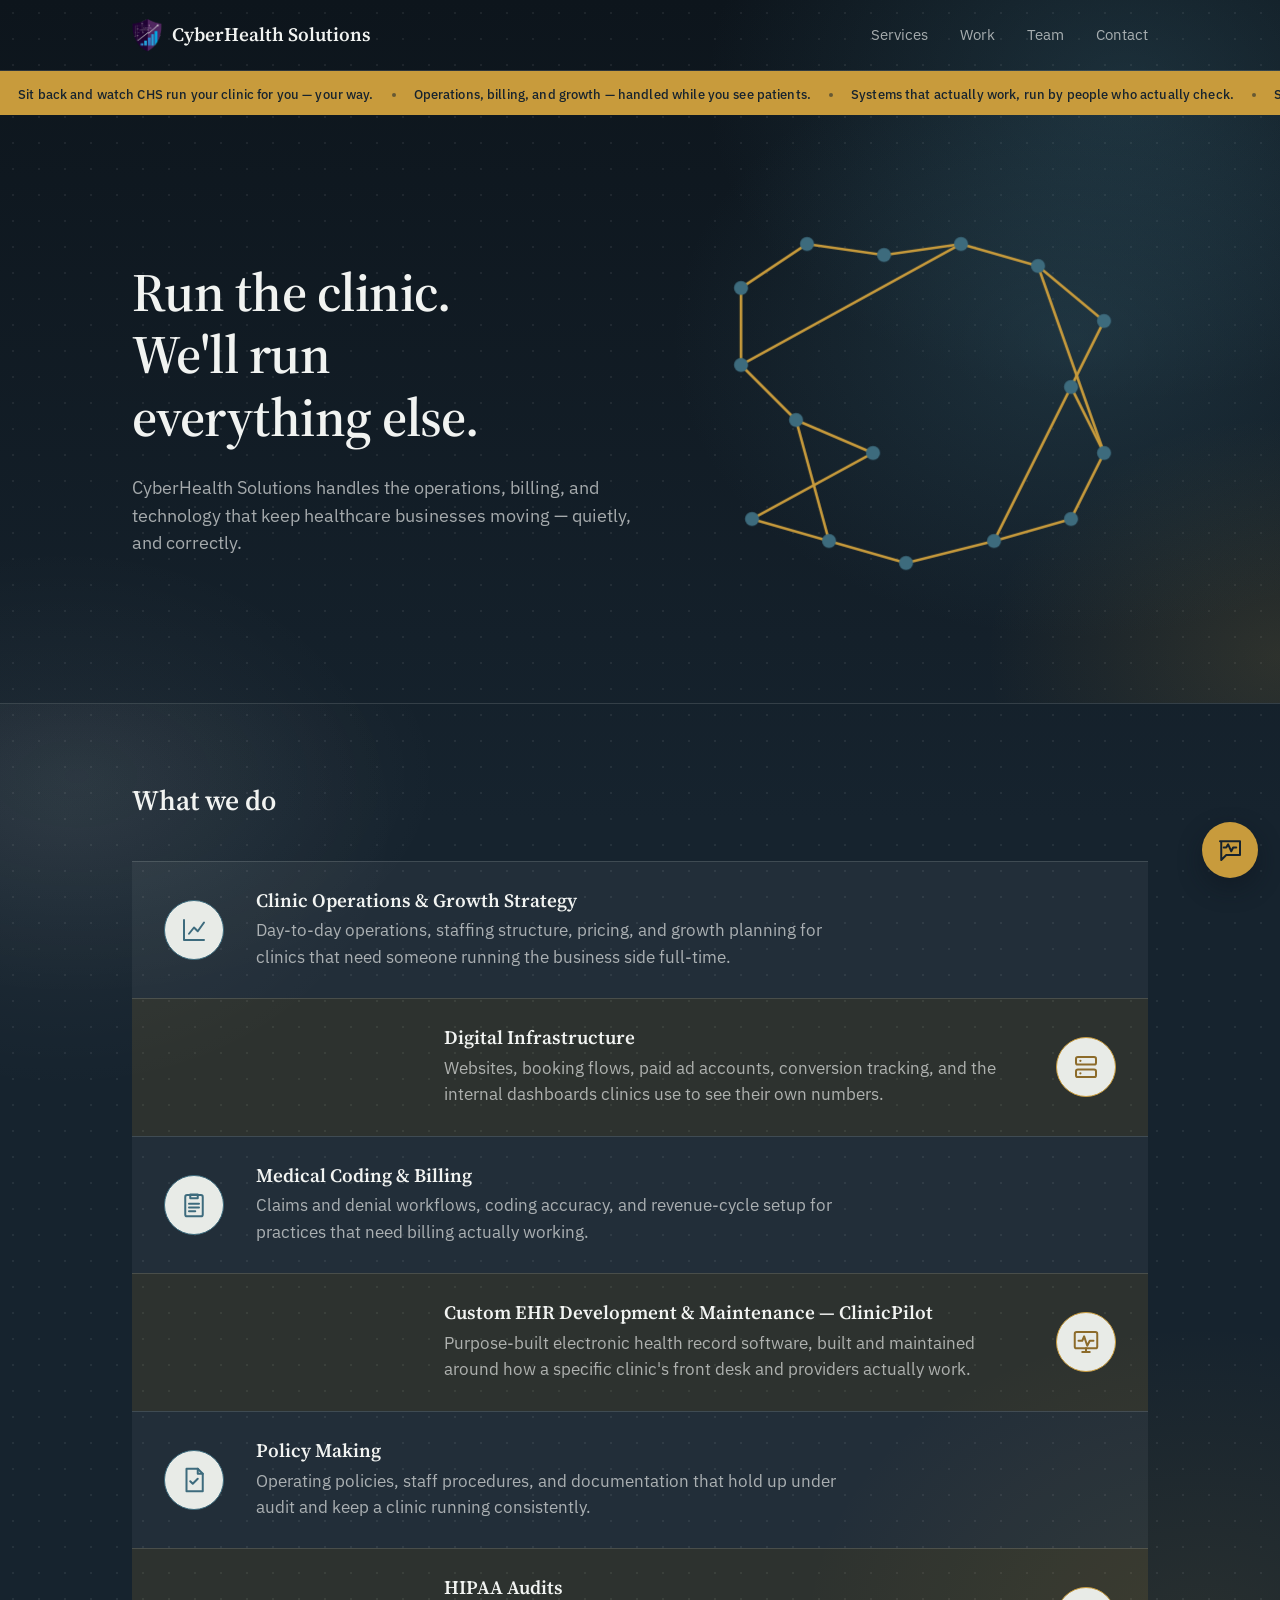
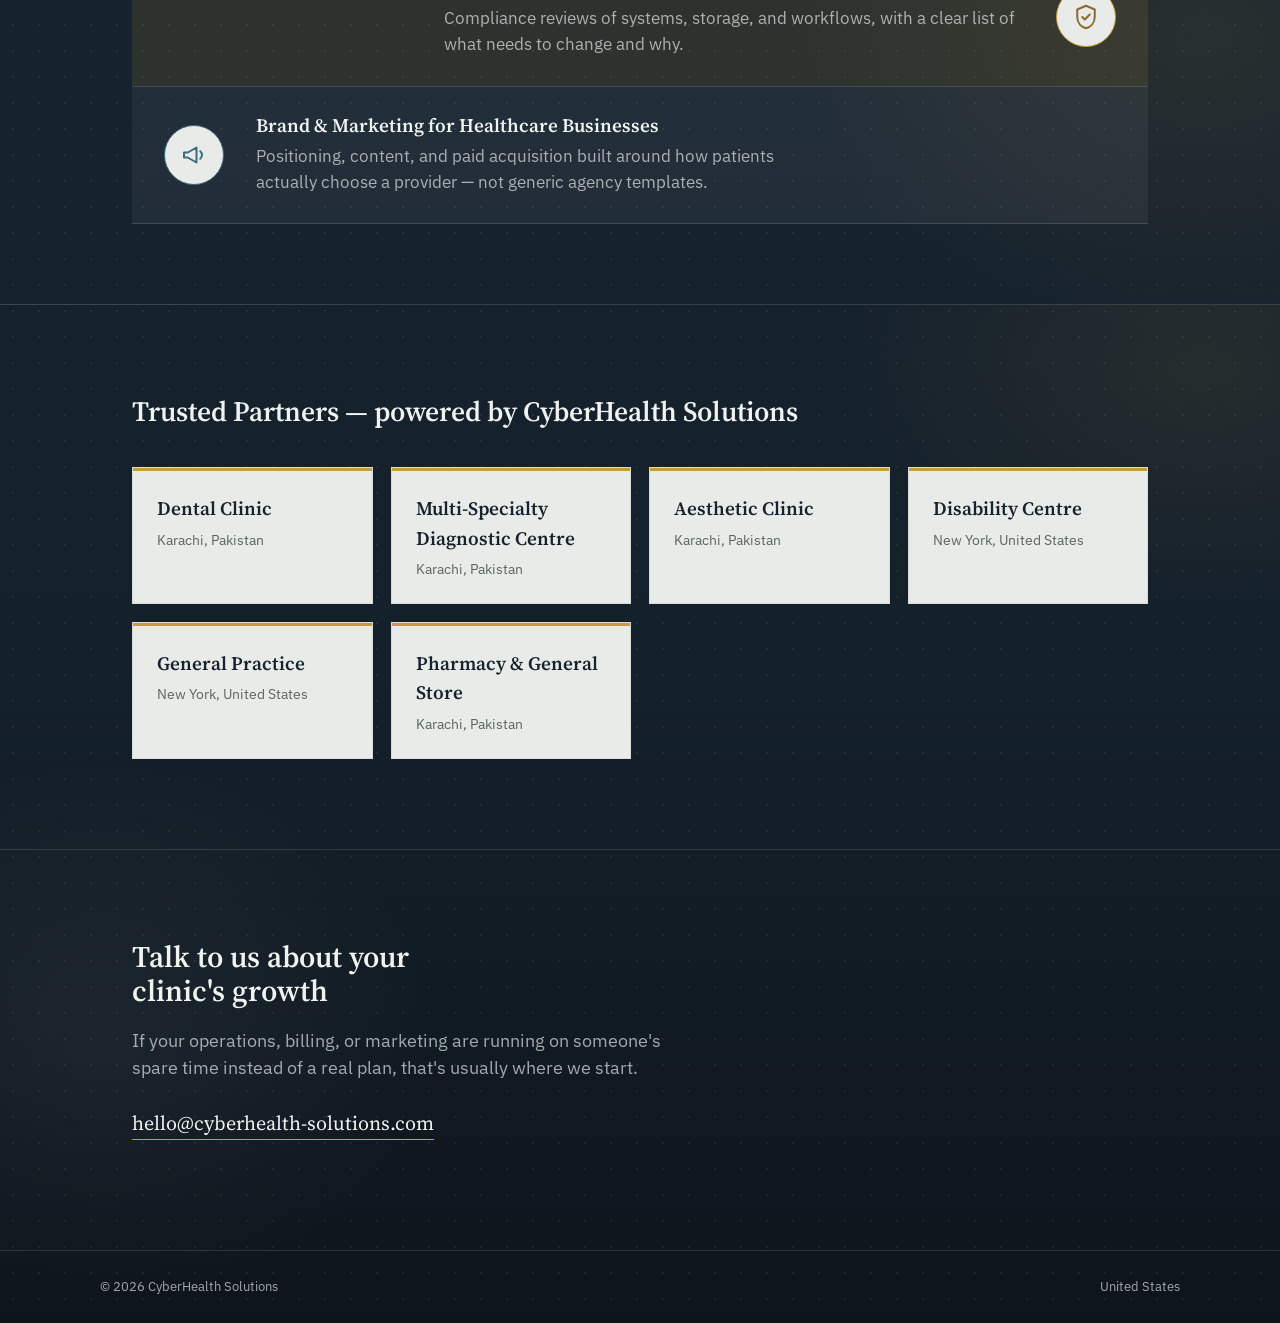
==== commit 476661b6: "Add real logo, rewrite hero copy, expand partners, add sticky marquee - assets/logo.png: the actual " ====
--- a/index.html
+++ b/index.html
@@ -15,7 +15,7 @@
 <header class="site-header">
   <div class="wrap header-inner">
     <a href="/" class="wordmark">
-      <img class="logo-mark" src="assets/logo.svg" alt="CyberHealth Solutions logo">
+      <img class="logo-mark" src="assets/logo.png" alt="CyberHealth Solutions logo" width="499" height="563">
       <span class="wordmark-text">CyberHealth Solutions</span>
     </a>
     <nav class="site-nav">
@@ -27,13 +27,35 @@
   </div>
 </header>
 
+<div class="marquee">
+  <p class="marquee-static">Sit back and watch CHS run your clinic for you — your way.</p>
+  <div class="marquee-track" aria-hidden="true">
+    <span class="marquee-group">
+      <span class="marquee-item">Sit back and watch CHS run your clinic for you — your way.</span>
+      <span class="marquee-dot"></span>
+      <span class="marquee-item">Operations, billing, and growth — handled while you see patients.</span>
+      <span class="marquee-dot"></span>
+      <span class="marquee-item">Systems that actually work, run by people who actually check.</span>
+      <span class="marquee-dot"></span>
+    </span>
+    <span class="marquee-group">
+      <span class="marquee-item">Sit back and watch CHS run your clinic for you — your way.</span>
+      <span class="marquee-dot"></span>
+      <span class="marquee-item">Operations, billing, and growth — handled while you see patients.</span>
+      <span class="marquee-dot"></span>
+      <span class="marquee-item">Systems that actually work, run by people who actually check.</span>
+      <span class="marquee-dot"></span>
+    </span>
+  </div>
+</div>
+
 <main>
 
   <section class="hero">
     <div class="wrap hero-inner">
       <div class="hero-copy">
-        <h1>Clinic operations, actually handled.</h1>
-        <p class="hero-sub">CyberHealth Solutions is a healthcare operations and health IT consultancy. We run the operational, financial, and digital infrastructure that clinics don't have time to run themselves.</p>
+        <h1>Run the clinic. We'll run everything else.</h1>
+        <p class="hero-sub">CyberHealth Solutions handles the operations, billing, and technology that keep healthcare businesses moving — quietly, and correctly.</p>
       </div>
 
       <div class="hero-animation" aria-hidden="true">
@@ -187,6 +209,16 @@
           <span class="partner-loc">New York, United States</span>
         </div>
 
+        <div class="partner-badge">
+          <span class="partner-name">General Practice</span>
+          <span class="partner-loc">New York, United States</span>
+        </div>
+
+        <div class="partner-badge">
+          <span class="partner-name">Pharmacy &amp; General Store</span>
+          <span class="partner-loc">Karachi, Pakistan</span>
+        </div>
+
       </div>
     </div>
   </section>
--- a/css/styles.css
+++ b/css/styles.css
@@ -133,10 +133,9 @@
 .wordmark:hover, .wordmark:focus-visible { border-bottom: none; }
 
 .logo-mark {
-  width: 32px;
-  height: 32px;
+  height: 34px;
+  width: auto;
   flex-shrink: 0;
-  border-radius: 50%;
 }
 
 .wordmark-text {
@@ -154,6 +153,86 @@
 .site-nav a {
   color: var(--muted-dark);
   font-size: 15px;
+}
+
+/* ---------- marquee ---------- */
+
+.marquee {
+  position: sticky;
+  top: 0;
+  z-index: 15;
+  overflow: hidden;
+  background: var(--gold);
+  color: var(--ink);
+  padding: 9px 0;
+}
+
+.marquee-track {
+  display: inline-flex;
+  white-space: nowrap;
+  animation: marquee-scroll 34s linear infinite;
+  will-change: transform;
+}
+
+.marquee:hover .marquee-track,
+.marquee:focus-within .marquee-track {
+  animation-play-state: paused;
+}
+
+@keyframes marquee-scroll {
+  from { transform: translateX(0); }
+  to { transform: translateX(-50%); }
+}
+
+.marquee-group {
+  display: inline-flex;
+  align-items: center;
+}
+
+.marquee-item {
+  font-size: 13px;
+  font-weight: 500;
+  letter-spacing: 0.01em;
+  padding: 0 18px;
+}
+
+.marquee-dot {
+  width: 4px;
+  height: 4px;
+  flex-shrink: 0;
+  border-radius: 50%;
+  background: var(--ink);
+  opacity: 0.55;
+}
+
+/* Visually hidden by default — screen readers get one clean line instead
+   of the duplicated, auto-scrolling track (which is aria-hidden). */
+.marquee-static {
+  position: absolute;
+  width: 1px;
+  height: 1px;
+  margin: -1px;
+  padding: 0;
+  overflow: hidden;
+  clip: rect(0, 0, 0, 0);
+  white-space: nowrap;
+  border: 0;
+}
+
+@media (prefers-reduced-motion: reduce) {
+  .marquee-track { display: none; }
+  .marquee-static {
+    position: static;
+    width: auto;
+    height: auto;
+    margin: 0;
+    padding: 0 24px;
+    overflow: visible;
+    clip: auto;
+    white-space: normal;
+    font-size: 13px;
+    font-weight: 500;
+  }
 }
 
 /* ---------- hero ---------- */
